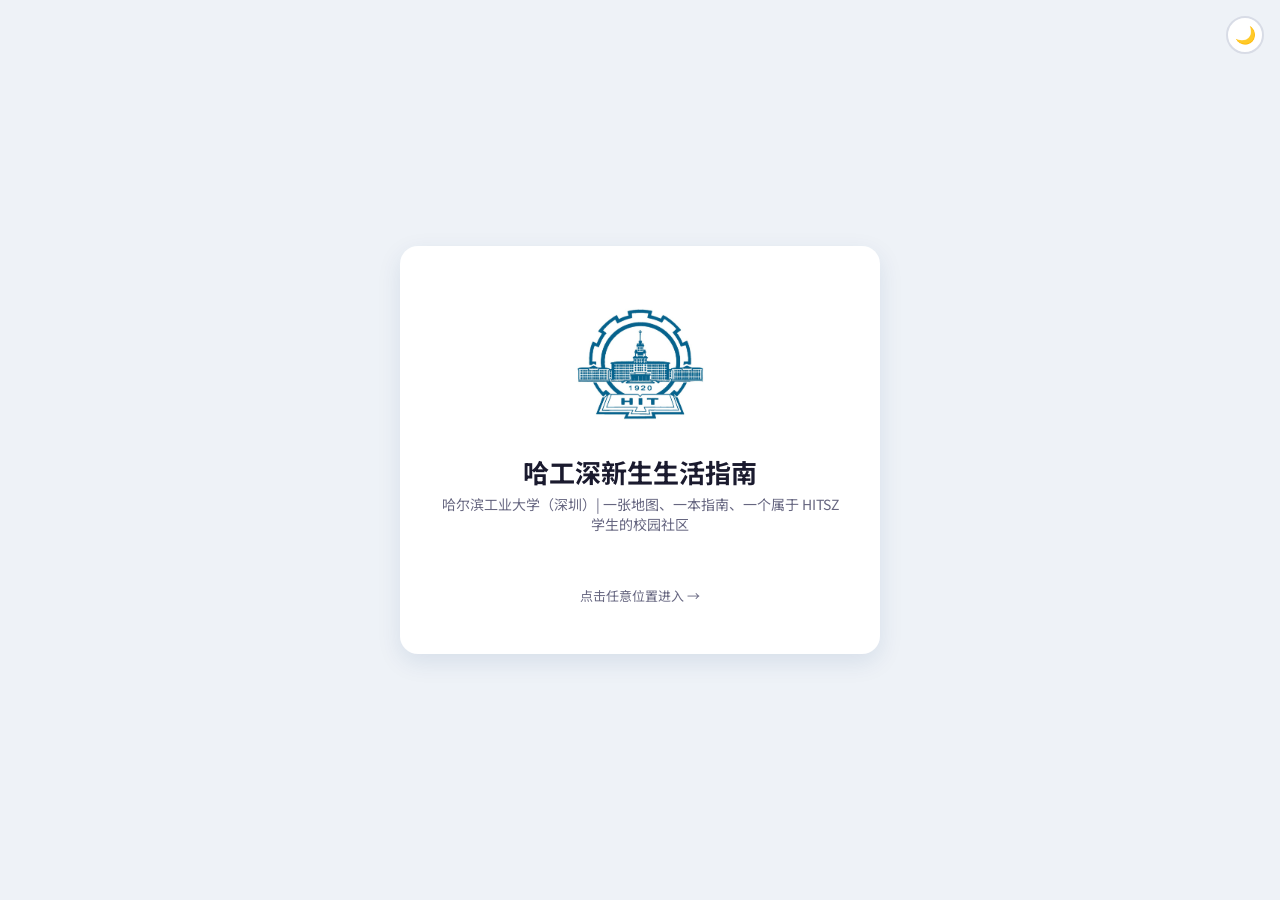
==== hitsz/index.html @ 3b9f2e2a "ADD HIT" ====
<!DOCTYPE html>
<html lang="zh-CN">
<head>
<meta charset="UTF-8">
<meta name="viewport" content="width=device-width, initial-scale=1.0">
<title>哈工深新生生活指南 - 哈尔滨工业大学（深圳）</title>
<link rel="icon" href="data:image/svg+xml,<svg xmlns='http://www.w3.org/2000/svg' viewBox='0 0 100 100'><text y='.9em' font-size='90'>🎓</text></svg>">
<script>
(function(){var t=localStorage.getItem('hitsz-theme');if(t)document.documentElement.setAttribute('data-theme',t);else if(window.matchMedia&&window.matchMedia('(prefers-color-scheme:dark)').matches)document.documentElement.setAttribute('data-theme','dark')})();
</script>
<style>
@import url('https://fonts.googleapis.com/css2?family=Noto+Sans+SC:wght@400;500;700&display=swap');

:root {
    /* 主色 | Primary — 哈工大深蓝 */
    --color-primary: #003D79;
    --color-primary-dark: #002A55;
    --color-primary-light: #E8F0F8;
    --color-primary-hover: #D4E5F2;

    /* 辅助红 | Accent — 哈工大红 */
    --color-accent: #C8102E;
    --color-accent-light: #FDE8EC;
    --color-accent-deep: #A00D24;

    /* 文字色 */
    --color-heading: #1a1a2e;
    --color-body: #333344;
    --color-muted: #666680;
    --color-light: #8888a0;
    --color-faint: #aaaabc;

    /* 背景色 */
    --color-bg: #ffffff;
    --color-bg-subtle: #EEF2F7;
    --color-bg-hover: #E4EBF4;

    /* 边框色 */
    --color-border: #d8dce6;
    --color-border-light: #f0f2f5;
    --color-border-hover: #b8c0d0;

    /* 阴影 */
    --shadow-xs: 0 1px 2px rgba(0,61,121,0.04);
    --shadow-sm: 0 1px 4px rgba(0,61,121,0.06);
    --shadow-md: 0 4px 12px rgba(0,61,121,0.08);
    --shadow-lg: 0 8px 24px rgba(0,61,121,0.10);

    /* 圆角 */
    --radius-sm: 6px;
    --radius-md: 10px;
    --radius-lg: 14px;
    --radius-xl: 18px;
    --radius-full: 999px;

    /* 过渡 */
    --ease-fast: 0.15s ease;
    --ease-base: 0.25s cubic-bezier(0.4, 0, 0.2, 1);
    --ease-smooth: 0.3s cubic-bezier(0.34, 1.56, 0.64, 1);
    --ease-out: 0.25s cubic-bezier(0.16, 1, 0.3, 1);

    /* 间距 */
    --space-xs: 4px;
    --space-sm: 10px;
    --space-md: 16px;
    --space-lg: 28px;
    --space-xl: 48px;
}

/* 深色模式 */
[data-theme="dark"] {
    --color-primary: #4A90D9;
    --color-primary-dark: #357ABD;
    --color-primary-light: #1A2A40;
    --color-primary-hover: #253550;
    --color-accent: #E85060;
    --color-accent-light: #3A1520;
    --color-accent-deep: #C03040;
    --color-heading: #e8eaf0;
    --color-body: #c8cad4;
    --color-muted: #9094a8;
    --color-light: #686c80;
    --color-faint: #505468;
    --color-bg: #161822;
    --color-bg-subtle: #1e2030;
    --color-bg-hover: #262838;
    --color-border: #2e3040;
    --color-border-light: #242634;
    --color-border-hover: #3e4058;
    --shadow-xs: 0 1px 2px rgba(0,0,0,0.2);
    --shadow-sm: 0 1px 4px rgba(0,0,0,0.25);
    --shadow-md: 0 4px 12px rgba(0,0,0,0.3);
    --shadow-lg: 0 8px 24px rgba(0,0,0,0.35);
}

* { margin: 0; padding: 0; box-sizing: border-box; }

body {
    font-family: 'Noto Sans SC', 'Microsoft YaHei', 'PingFang SC', sans-serif;
    background: var(--color-bg-subtle);
    min-height: 100vh;
    -webkit-font-smoothing: antialiased;
    -moz-osx-font-smoothing: grayscale;
    color: var(--color-body);
}

/* ========== 登录页 ========== */
.login-container {
    display: flex; justify-content: center; align-items: center;
    min-height: 100vh; padding: 24px;
}
.login-box {
    background: var(--color-bg); border-radius: var(--radius-xl);
    box-shadow: var(--shadow-lg); padding: 48px 40px;
    max-width: 480px; width: 100%;
}
.login-header { text-align: center; margin-bottom: var(--space-xl); }
.logo {
    width: 140px; height: auto; margin-bottom: var(--space-md);
    border-radius: var(--radius-md); object-fit: contain;
}
.login-header h1 { color: var(--color-heading); font-size: 26px; font-weight: 700; margin-bottom: var(--space-xs); }
.subtitle { color: var(--color-muted); font-size: 14px; }
.login-form h2 { color: var(--color-heading); font-size: 20px; margin-bottom: var(--space-lg); text-align: center; }
.school-option {
    border: 1.5px solid var(--color-border); border-radius: var(--radius-md);
    padding: 16px; cursor: pointer; transition: all var(--ease-base);
    display: flex; align-items: center; gap: 14px;
}
.school-option:hover { border-color: var(--color-primary); background: var(--color-primary-light); }
.school-option.selected { border-color: var(--color-primary); background: var(--color-primary-light); }
.school-option img { width: 52px; height: 52px; border-radius: var(--radius-sm); object-fit: cover; }
.school-info { flex: 1; }
.school-info h3 { color: var(--color-heading); font-size: 15px; font-weight: 600; margin-bottom: var(--space-xs); }
.school-info p { color: var(--color-light); font-size: 12px; }
.check-mark {
    width: 26px; height: 26px; border-radius: 50%; background: var(--color-primary);
    color: white; display: none; justify-content: center; align-items: center; font-size: 14px;
}
.school-option.selected .check-mark { display: flex; }
.login-btn {
    width: 100%; padding: 14px; background: var(--color-primary); color: white;
    border: none; border-radius: var(--radius-md); font-size: 16px; font-weight: 600;
    cursor: pointer; transition: all var(--ease-base);
}
.login-btn:hover { background: var(--color-primary-dark); transform: translateY(-1px); box-shadow: var(--shadow-md); }
.login-footer { text-align: center; margin-top: var(--space-lg); color: var(--color-light); font-size: 13px; }

/* ========== 主题切换 ========== */
.theme-fixed {
    position: fixed; top: 16px; right: 16px; z-index: 10001;
    width: 38px; height: 38px; border-radius: 50%; border: 2px solid var(--color-border);
    background: var(--color-bg); cursor: pointer; font-size: 17px;
    display: flex; align-items: center; justify-content: center; transition: all var(--ease-fast);
}
.theme-fixed:hover { border-color: var(--color-primary); background: var(--color-primary-light); }

/* ========== 页面通用 ========== */
.main-container { max-width: 1200px; margin: 0 auto; padding: 28px 24px 56px; }
.page-container { max-width: 1200px; margin: 0 auto; padding: 20px 20px 56px; }

.page-header, .main-header {
    background: var(--color-bg); padding: 20px 28px; border-radius: var(--radius-lg);
    border: 1px solid var(--color-border-light); margin-bottom: 20px;
}
.page-header h2 { font-size: 20px; font-weight: 600; color: var(--color-heading); letter-spacing: -0.01em; }
.page-header p { font-size: 13px; color: var(--color-muted); margin-top: 6px; }

.main-header { display: flex; justify-content: space-between; align-items: center; }
.header-left { display: flex; align-items: center; gap: 12px; }
.header-logo { height: 42px; width: auto; object-fit: contain; }
.header-title { display: flex; flex-direction: column; gap: 2px; }
.header-title .title-main {
    font-size: 15px; font-weight: 700; color: var(--color-heading); letter-spacing: 0.5px;
}
.header-title .title-sub {
    font-size: 11px; color: var(--color-muted); font-weight: 400;
}
.header-right { display: flex; gap: 10px; }

.btn-secondary {
    padding: 8px 18px; background: var(--color-bg-subtle); color: var(--color-body);
    border: 1px solid var(--color-border); border-radius: var(--radius-sm);
    cursor: pointer; font-size: 13px; transition: all var(--ease-base);
}
.btn-secondary:hover { background: var(--color-primary-hover); border-color: var(--color-primary); color: var(--color-primary); }

.btn-outline {
    background: none; border: 1.5px solid var(--color-accent); color: var(--color-accent);
    border-radius: var(--radius-full); padding: 6px 14px; font-size: 12px; font-weight: 500;
    cursor: pointer; transition: all var(--ease-fast);
}
.btn-outline:hover { background: var(--color-accent); color: #fff; }

.btn-primary-outline {
    background: none; border: 1.5px solid var(--color-primary); color: var(--color-primary);
    border-radius: var(--radius-full); padding: 6px 14px; font-size: 12px; font-weight: 500;
    cursor: pointer; transition: all var(--ease-fast);
}
.btn-primary-outline:hover { background: var(--color-primary); color: #fff; }

.btn-theme {
    background: none; border: 1.5px solid var(--color-border); color: var(--color-body);
    border-radius: var(--radius-full); padding: 6px 12px; font-size: 16px;
    cursor: pointer; transition: all var(--ease-fast); display: inline-flex; align-items: center; justify-content: center;
}
.btn-theme:hover { background: var(--color-bg-hover); border-color: var(--color-primary); }

/* ========== 功能卡片 ========== */
.main-content { display: grid; grid-template-columns: repeat(auto-fit, minmax(280px, 1fr)); gap: 18px; }
.card {
    background: var(--color-bg); border-radius: var(--radius-lg); padding: 28px 24px;
    box-shadow: var(--shadow-sm); cursor: pointer; transition: all var(--ease-out);
    border: 1px solid var(--color-border); position: relative; overflow: hidden;
}
.card::before {
    content: ''; position: absolute; top: 0; left: 0; right: 0; height: 3px;
    background: linear-gradient(90deg, var(--color-primary), var(--color-accent));
    opacity: 0; transition: opacity var(--ease-base);
}
.card:hover { transform: translateY(-4px); box-shadow: var(--shadow-md); border-color: var(--color-border-hover); }
.card:hover::before { opacity: 1; }
.card:active { transform: translateY(-1px); }
.card-icon {
    width: 52px; height: 52px; background: var(--color-primary-light); color: var(--color-primary);
    border-radius: var(--radius-md); display: flex; align-items: center; justify-content: center;
    font-size: 26px; margin-bottom: 18px; transition: transform var(--ease-smooth);
}
.card:hover .card-icon { transform: scale(1.08); }
.card h3 { color: var(--color-heading); font-size: 17px; font-weight: 600; margin-bottom: 8px; }
.card p { color: var(--color-muted); font-size: 13px; line-height: 1.7; }

/* ========== 子页面 ========== */
.page-content {
    background: var(--color-bg); padding: 28px; border-radius: var(--radius-lg);
    border: 1px solid var(--color-border-light);
}
.back-btn {
    display: inline-flex; align-items: center; gap: 6px; padding: 8px 18px;
    background: var(--color-bg-subtle); color: var(--color-body);
    border: 1px solid var(--color-border); border-radius: var(--radius-full);
    cursor: pointer; margin-bottom: 18px; font-size: 13px; font-weight: 500;
    transition: all var(--ease-base);
}
.back-btn:hover { background: var(--color-primary); color: #fff; border-color: var(--color-primary); }

/* ========== 动画 ========== */
.page-container, .main-container { animation: pageEnter 0.35s cubic-bezier(0.16, 1, 0.3, 1); }
@keyframes pageEnter { from { opacity: 0; transform: translateY(8px); } to { opacity: 1; transform: translateY(0); } }
.page-content { animation: contentEnter 0.4s cubic-bezier(0.16, 1, 0.3, 1) 0.08s both; }
@keyframes contentEnter { from { opacity: 0; transform: translateY(12px); } to { opacity: 1; transform: translateY(0); } }
@keyframes pulse { 0%, 100% { opacity: 0.6; } 50% { opacity: 1; } }

.reveal { opacity: 0; transform: translateY(16px); transition: opacity 0.4s ease, transform 0.4s ease; }
.reveal.reveal-visible { opacity: 1; transform: translateY(0); }
.reveal:nth-child(2) { transition-delay: 0.05s; }
.reveal:nth-child(3) { transition-delay: 0.10s; }
.reveal:nth-child(4) { transition-delay: 0.15s; }
.reveal:nth-child(5) { transition-delay: 0.20s; }
.reveal:nth-child(6) { transition-delay: 0.25s; }

/* ========== Toast ========== */
.toast-container {
    position: fixed; top: 20px; left: 50%; transform: translateX(-50%);
    z-index: 99999; display: flex; flex-direction: column; gap: 8px; pointer-events: none;
}
.toast {
    background: var(--color-bg); color: var(--color-body); padding: 12px 22px;
    border-radius: var(--radius-full); box-shadow: 0 4px 24px rgba(0,0,0,0.12);
    font-size: 13px; font-weight: 500; display: flex; align-items: center; gap: 8px;
    max-width: 400px; pointer-events: auto; animation: toastIn 0.3s ease;
    border: 1px solid var(--color-border-light); line-height: 1.5;
}
.toast.toast-success { border-left: 3px solid #07c160; }
.toast.toast-success .toast-icon { color: #07c160; }
.toast.toast-info { border-left: 3px solid var(--color-primary); }
.toast.toast-info .toast-icon { color: var(--color-primary); }
.toast.toastOut { animation: toastOut 0.25s ease forwards; }
@keyframes toastIn { from { opacity: 0; transform: translateY(-16px) scale(0.95); } to { opacity: 1; transform: translateY(0) scale(1); } }
@keyframes toastOut { to { opacity: 0; transform: translateY(-12px) scale(0.95); } }

/* ========== 地图页 ========== */
.search-wrapper { position: relative; margin-bottom: 16px; }
.search-input {
    width: 100%; padding: 12px 40px 12px 16px; border: 1.5px solid var(--color-border);
    border-radius: var(--radius-full); font-size: 14px; background: var(--color-bg);
    color: var(--color-body); outline: none; transition: all var(--ease-base);
}
.search-input:focus { border-color: var(--color-primary); box-shadow: 0 0 0 3px rgba(0,61,121,0.1); }
.search-dropdown {
    position: absolute; top: 100%; left: 0; right: 0; background: var(--color-bg);
    border: 1px solid var(--color-border); border-radius: var(--radius-md);
    max-height: 300px; overflow-y: auto; z-index: 100; display: none;
    box-shadow: var(--shadow-md); margin-top: 4px;
}
.search-dropdown.show { display: block; }
.search-item { display: flex; align-items: center; gap: 10px; padding: 10px 14px; cursor: pointer; transition: background 0.15s; }
.search-item:hover { background: var(--color-bg-subtle); }
.search-item.active { background: var(--color-primary-light); }
.search-item-icon { font-size: 16px; flex-shrink: 0; }
.search-item-title { font-size: 13px; font-weight: 500; color: var(--color-heading); }
.search-item-desc { font-size: 12px; color: var(--color-muted); margin-top: 2px; }
.search-no-result { text-align: center; padding: 32px 16px; }
.empty-icon { font-size: 36px; margin-bottom: 8px; }
.empty-title { font-size: 15px; font-weight: 600; color: var(--color-heading); margin-bottom: 4px; }
.empty-desc { font-size: 13px; color: var(--color-muted); }
.search-highlight { background: #FFE066; color: inherit; padding: 0 2px; border-radius: 2px; }

.map-toolbar { display: flex; flex-wrap: wrap; gap: 8px; margin-bottom: 16px; align-items: center; }
.toolbar-left { display: flex; flex-wrap: wrap; gap: 6px; flex: 1; }
.toolbar-right { display: flex; gap: 6px; align-items: center; }
.filter-btn {
    padding: 6px 14px; border: 1px solid var(--color-border); border-radius: var(--radius-full);
    background: var(--color-bg); color: var(--color-body); font-size: 12px; cursor: pointer;
    transition: all var(--ease-fast); white-space: nowrap;
}
.filter-btn:hover { border-color: var(--color-primary); color: var(--color-primary); }
.filter-btn.active { background: var(--color-primary); color: #fff; border-color: var(--color-primary); }
.zoom-btn {
    width: 34px; height: 34px; border: 1px solid var(--color-border); border-radius: var(--radius-sm);
    background: var(--color-bg); cursor: pointer; font-size: 16px; display: flex;
    align-items: center; justify-content: center; transition: all var(--ease-fast);
}
.zoom-btn:hover { border-color: var(--color-primary); color: var(--color-primary); }
.zoom-level { font-size: 12px; color: var(--color-muted); min-width: 42px; text-align: center; }
.toggle-markers-btn {
    padding: 6px 12px; border: 1px solid var(--color-border); border-radius: var(--radius-full);
    background: var(--color-bg); color: var(--color-body); font-size: 12px; cursor: pointer;
    transition: all var(--ease-fast);
}
.toggle-markers-btn:hover { border-color: var(--color-primary); color: var(--color-primary); }

.map-wrapper { border: 1px solid var(--color-border); border-radius: var(--radius-lg); overflow: hidden; margin-bottom: 20px; }
.map-viewport { overflow: hidden; cursor: grab; position: relative; background: #f5f5f5; }
.map-viewport:active { cursor: grabbing; }
.zoom-group { transform-origin: 0 0; position: relative; }
#mapImage { display: block; width: 100%; user-select: none; -webkit-user-drag: none; }
.markers-layer { position: absolute; top: 0; left: 0; width: 100%; height: 100%; pointer-events: none; }
.marker-dot {
    position: absolute; width: 14px; height: 14px; border-radius: 50%;
    background: var(--color-accent); border: 2px solid white; box-shadow: 0 2px 6px rgba(0,0,0,0.3);
    transform: translate(-50%, -50%); pointer-events: auto; cursor: pointer;
    transition: transform 0.2s; z-index: 10;
}
.marker-dot:hover { transform: translate(-50%, -50%) scale(1.4); }
.marker-label {
    position: absolute; background: var(--color-primary); color: white; padding: 2px 8px;
    border-radius: 4px; font-size: 11px; white-space: nowrap; pointer-events: none;
    transform: translate(-50%, -120%); opacity: 0; transition: opacity 0.2s;
}
.marker-dot:hover + .marker-label, .marker-dot.active + .marker-label { opacity: 1; }
.map-tip { text-align: center; font-size: 12px; color: var(--color-muted); padding: 8px; }

.section-title { font-size: 16px; font-weight: 600; color: var(--color-heading); margin: 20px 0 12px; padding-bottom: 8px; border-bottom: 2px solid var(--color-primary-light); }

.location-grid { display: grid; grid-template-columns: repeat(auto-fill, minmax(240px, 1fr)); gap: 10px; margin-bottom: 20px; }
.loc-card {
    background: var(--color-bg-subtle); border: 1px solid var(--color-border);
    border-radius: var(--radius-md); padding: 14px; cursor: pointer;
    transition: all var(--ease-out); position: relative;
}
.loc-card:hover { border-color: var(--color-primary); transform: translateY(-2px); box-shadow: var(--shadow-sm); }
.loc-card h5 { font-size: 14px; font-weight: 600; color: var(--color-heading); margin-bottom: 4px; }
.loc-card > p { font-size: 12px; color: var(--color-muted); margin-bottom: 6px; }
.loc-tag {
    display: inline-block; padding: 2px 8px; border-radius: var(--radius-full);
    font-size: 11px; font-weight: 500; margin-right: 6px;
}
.tag-gate { background: #E3F2FD; color: #1565C0; }
.tag-teaching { background: #E8F5E9; color: #2E7D32; }
.tag-library { background: #FFF3E0; color: #E65100; }
.tag-dorm { background: #FCE4EC; color: #C2185B; }
.tag-facility { background: #E0F2F1; color: #00695C; }
.tag-sports { background: #FFF8E1; color: #F57F17; }
.tag-life { background: #F3E5F5; color: #7B1FA2; }
.tag-canteen { background: #FBE9E7; color: #D84315; }
.tag-restaurant { background: #EFEBE9; color: #5D4037; }
.tag-other { background: #ECEFF1; color: #455A64; }
[data-theme="dark"] .tag-gate { background: #1A3050; color: #64B5F6; }
[data-theme="dark"] .tag-teaching { background: #1A3020; color: #81C784; }
[data-theme="dark"] .tag-library { background: #302010; color: #FFB74D; }
[data-theme="dark"] .tag-dorm { background: #301020; color: #F48FB1; }
[data-theme="dark"] .tag-facility { background: #102020; color: #4DB6AC; }
[data-theme="dark"] .tag-sports { background: #201A10; color: #FFD54F; }
[data-theme="dark"] .tag-life { background: #201030; color: #CE93D8; }
[data-theme="dark"] .tag-canteen { background: #201510; color: #FF8A65; }
[data-theme="dark"] .tag-restaurant { background: #1a1816; color: #BCAAA4; }
[data-theme="dark"] .tag-other { background: #1c1e24; color: #90A4AE; }
.loc-jump-hint { font-size: 11px; color: var(--color-accent); }
.loc-card.search-match { animation: searchPop 0.3s ease; box-shadow: 0 0 0 3px rgba(0,61,121,0.3); }
@keyframes searchPop { 0% { transform: scale(0.97); } 50% { transform: scale(1.02); } 100% { transform: scale(1); } }

.jump-indicator {
    position: fixed; bottom: 80px; left: 50%; transform: translateX(-50%);
    background: var(--color-primary); color: white; padding: 8px 20px;
    border-radius: var(--radius-full); font-size: 13px; z-index: 999;
    opacity: 0; transition: opacity 0.3s; pointer-events: none;
}
.jump-indicator.show { opacity: 1; }

/* ========== 设施/服务页 ========== */
.facility-section {
    background: var(--color-bg); border: 1px solid var(--color-border);
    border-radius: var(--radius-lg); overflow: hidden; margin-bottom: 14px;
    transition: all var(--ease-out);
}
.facility-section:hover { box-shadow: var(--shadow-sm); }
.facility-section-header {
    padding: 16px 20px; cursor: pointer; display: flex; align-items: center; gap: 12px;
    font-weight: 600; font-size: 15px; color: white; transition: opacity 0.2s;
}
.facility-section-header:hover { opacity: 0.9; }
.facility-section-icon { font-size: 22px; }
.facility-section-arrow { margin-left: auto; font-size: 14px; transition: transform 0.3s; }
.facility-section.open .facility-section-arrow { transform: rotate(180deg); }
.facility-section-body {
    padding: 0 20px; max-height: 0; overflow: hidden;
    transition: max-height 0.35s ease, padding 0.35s ease;
}
.facility-section.open .facility-section-body { max-height: 2000px; padding: 16px 20px 20px; }
.facility-section-body p { font-size: 13px; line-height: 1.8; color: var(--color-body); margin-bottom: 8px; }
.facility-section-body ul { padding-left: 20px; margin-bottom: 8px; }
.facility-section-body li { font-size: 13px; line-height: 1.8; color: var(--color-body); margin-bottom: 4px; }
.sec-canteen .facility-section-header { background: linear-gradient(135deg, #e84393, #fd79a8); }
.sec-restaurant .facility-section-header { background: linear-gradient(135deg, #d35400, #e67e22); }
.sec-property .facility-section-header { background: linear-gradient(135deg, #f39c12, #f1c40f); color: #333; }
.sec-cafe .facility-section-header { background: linear-gradient(135deg, #6d4c41, #8d6e63); }
.sec-store .facility-section-header { background: linear-gradient(135deg, #1abc9c, #16a085); }
.sec-service .facility-section-header { background: linear-gradient(135deg, #3498db, #2980b9); }
.sec-clinic .facility-section-header { background: linear-gradient(135deg, #27ae60, #2ecc71); }
.sec-sports .facility-section-header { background: linear-gradient(135deg, #e67e22, #f39c12); color: #333; }
.sec-study .facility-section-header { background: linear-gradient(135deg, var(--color-primary), #1565C0); }
.sec-bank .facility-section-header { background: linear-gradient(135deg, #2c3e50, #34495e); }
.sec-express .facility-section-header { background: linear-gradient(135deg, #8e44ad, #9b59b6); }

/* ========== 联系方式卡片 ========== */
.contact-card {
    background: var(--color-bg-subtle); padding: 18px; border-radius: var(--radius-md);
    border-left: 3px solid var(--color-primary); transition: all var(--ease-out); margin-bottom: 12px;
}
.contact-card:hover { background: var(--color-bg-hover); transform: translateX(4px); }
.contact-card h4 { color: var(--color-heading); font-size: 15px; font-weight: 600; margin-bottom: var(--space-xs); }
.contact-card > p { color: var(--color-light); font-size: 13px; margin-bottom: 10px; }
.contact-info { display: flex; flex-direction: column; gap: 6px; }
.contact-info p { color: var(--color-muted); font-size: 13px; line-height: 1.6; }

/* ========== 网站链接卡片 ========== */
.site-card {
    background: var(--color-bg); border: 1px solid var(--color-border);
    border-radius: var(--radius-md); padding: 18px; display: flex; align-items: center; gap: 14px;
    cursor: pointer; transition: all var(--ease-out); text-decoration: none; color: inherit;
}
.site-card:hover { border-color: var(--color-primary); transform: translateY(-2px); box-shadow: var(--shadow-sm); }
.site-card-icon {
    width: 44px; height: 44px; background: var(--color-primary-light); color: var(--color-primary);
    border-radius: var(--radius-md); display: flex; align-items: center; justify-content: center;
    font-size: 20px; flex-shrink: 0;
}
.site-card-body { flex: 1; }
.site-card-body h4 { font-size: 14px; font-weight: 600; color: var(--color-heading); margin-bottom: 2px; }
.site-card-body p { font-size: 12px; color: var(--color-muted); }
.site-card-arrow { color: var(--color-light); font-size: 16px; }

/* ========== FAQ ========== */
.faq-group { margin-bottom: 16px; border-radius: var(--radius-md); overflow: hidden; border: 1px solid var(--color-border); }
.faq-group summary {
    padding: 16px 20px; background: var(--color-bg); cursor: pointer;
    font-weight: 600; font-size: 14px; color: var(--color-heading);
    list-style: none; display: flex; align-items: center; gap: 10px;
    transition: background 0.2s;
}
.faq-group summary::-webkit-details-marker { display: none; }
.faq-group summary::before { content: 'Q'; background: var(--color-accent); color: white; width: 24px; height: 24px; border-radius: 50%; display: flex; align-items: center; justify-content: center; font-size: 12px; font-weight: 700; flex-shrink: 0; }
.faq-group summary:hover { background: var(--color-bg-subtle); }
.faq-group[open] summary { border-bottom: 1px solid var(--color-border); }
.faq-answer { padding: 16px 20px; background: var(--color-bg-subtle); font-size: 13px; line-height: 1.8; color: var(--color-body); }
.faq-match { animation: faqHighlight 1.2s ease; }
@keyframes faqHighlight { 0%, 50%, 100% { box-shadow: none; } 25%, 75% { box-shadow: 0 0 0 3px rgba(0,61,121,0.3); } }

.filter-bar { display: flex; flex-wrap: wrap; gap: 8px; margin-bottom: 20px; }

/* ========== 新生办事指南 ========== */
.guide-section {
    background: var(--color-bg); border: 1px solid var(--color-border);
    border-radius: var(--radius-lg); overflow: hidden; margin-bottom: 14px;
    transition: all var(--ease-out);
}
.guide-section:hover { box-shadow: var(--shadow-sm); }
.guide-section-header {
    padding: 18px 22px; cursor: pointer; display: flex; align-items: center; gap: 14px;
    background: linear-gradient(135deg, var(--color-primary-light), var(--color-bg));
}
.guide-section-icon { font-size: 28px; }
.guide-section-title { font-size: 16px; font-weight: 600; color: var(--color-heading); }
.guide-section-subtitle { font-size: 12px; color: var(--color-muted); margin-top: 2px; }
.guide-section-arrow { margin-left: auto; color: var(--color-light); font-size: 14px; transition: transform 0.3s; }
.guide-section.open .guide-section-arrow { transform: rotate(180deg); }
.guide-section-body {
    padding: 0 22px; max-height: 0; overflow: hidden;
    transition: max-height 0.4s ease, padding 0.4s ease;
}
.guide-section.open .guide-section-body { max-height: 3000px; padding: 18px 22px 22px; }
.guide-step {
    display: flex; gap: 14px; margin-bottom: 16px; padding-bottom: 16px;
    border-bottom: 1px dashed var(--color-border);
}
.guide-step:last-child { border-bottom: none; margin-bottom: 0; padding-bottom: 0; }
.step-num {
    width: 28px; height: 28px; background: var(--color-primary); color: white;
    border-radius: 50%; display: flex; align-items: center; justify-content: center;
    font-size: 13px; font-weight: 700; flex-shrink: 0;
}
.step-content h5 { font-size: 14px; font-weight: 600; color: var(--color-heading); margin-bottom: 4px; }
.step-content p { font-size: 13px; color: var(--color-muted); line-height: 1.7; }
.guide-tip {
    background: var(--color-accent-light); border-left: 3px solid var(--color-accent);
    padding: 12px 16px; border-radius: 0 var(--radius-sm) var(--radius-sm) 0;
    font-size: 13px; color: var(--color-accent-deep); margin-top: 12px;
}

/* ========== 课程表工具 ========== */
.schedule-container { max-width: 900px; margin: 0 auto; }
.schedule-tabs { display: flex; gap: 6px; margin-bottom: 16px; flex-wrap: wrap; }
.schedule-tab {
    padding: 8px 18px; border: 1px solid var(--color-border); border-radius: var(--radius-full);
    background: var(--color-bg); cursor: pointer; font-size: 13px; transition: all var(--ease-fast);
}
.schedule-tab:hover { border-color: var(--color-primary); }
.schedule-tab.active { background: var(--color-primary); color: #fff; border-color: var(--color-primary); }
.schedule-table { width: 100%; border-collapse: collapse; font-size: 13px; }
.schedule-table th, .schedule-table td {
    border: 1px solid var(--color-border); padding: 10px 8px; text-align: center;
}
.schedule-table th { background: var(--color-primary); color: white; font-weight: 600; }
.schedule-table td { background: var(--color-bg); color: var(--color-body); }
.schedule-table .time-col { background: var(--color-bg-subtle); font-weight: 500; color: var(--color-heading); width: 80px; }
.schedule-table .course-cell { min-height: 50px; vertical-align: top; }
.course-block {
    background: linear-gradient(135deg, var(--color-primary-light), #D4E5F2);
    border-radius: var(--radius-sm); padding: 6px 8px; margin: 2px;
    font-size: 12px; border-left: 3px solid var(--color-primary);
}
.course-block .course-name { font-weight: 600; color: var(--color-primary-dark); }
.course-block .course-room { color: var(--color-muted); font-size: 11px; margin-top: 2px; }
.schedule-upload-area {
    border: 2px dashed var(--color-border); border-radius: var(--radius-lg);
    padding: 40px; text-align: center; cursor: pointer; transition: all var(--ease-base);
    margin-bottom: 20px;
}
.schedule-upload-area:hover { border-color: var(--color-primary); background: var(--color-primary-light); }
.upload-icon { font-size: 48px; margin-bottom: 12px; }
.upload-text { font-size: 15px; color: var(--color-heading); font-weight: 500; }
.upload-hint { font-size: 12px; color: var(--color-muted); margin-top: 6px; }

/* ========== 经验社区 ========== */
.community-header { display: flex; justify-content: space-between; align-items: center; margin-bottom: 20px; }
.community-stats { display: flex; gap: 20px; }
.stat-item { text-align: center; }
.stat-num { font-size: 24px; font-weight: 700; color: var(--color-primary); }
.stat-label { font-size: 12px; color: var(--color-muted); }
.post-form {
    background: var(--color-bg); border: 1px solid var(--color-border);
    border-radius: var(--radius-lg); padding: 20px; margin-bottom: 20px;
}
.post-form textarea {
    width: 100%; min-height: 100px; padding: 12px; border: 1px solid var(--color-border);
    border-radius: var(--radius-md); font-size: 14px; font-family: inherit;
    resize: vertical; outline: none; background: var(--color-bg); color: var(--color-body);
}
.post-form textarea:focus { border-color: var(--color-primary); }
.post-tags { display: flex; gap: 8px; margin-top: 10px; flex-wrap: wrap; }
.post-tag {
    padding: 5px 12px; border: 1px solid var(--color-border); border-radius: var(--radius-full);
    font-size: 12px; cursor: pointer; transition: all var(--ease-fast); background: var(--color-bg);
}
.post-tag:hover, .post-tag.selected { border-color: var(--color-primary); color: var(--color-primary); background: var(--color-primary-light); }
.post-submit {
    margin-top: 12px; padding: 10px 28px; background: var(--color-primary); color: white;
    border: none; border-radius: var(--radius-md); font-size: 14px; font-weight: 600;
    cursor: pointer; transition: all var(--ease-base);
}
.post-submit:hover { background: var(--color-primary-dark); }
.posts-list { display: flex; flex-direction: column; gap: 14px; }
.post-card {
    background: var(--color-bg); border: 1px solid var(--color-border);
    border-radius: var(--radius-lg); padding: 20px; transition: all var(--ease-out);
}
.post-card:hover { box-shadow: var(--shadow-sm); }
.post-card-header { display: flex; align-items: center; gap: 12px; margin-bottom: 12px; }
.post-avatar {
    width: 40px; height: 40px; border-radius: 50%; background: linear-gradient(135deg, var(--color-primary), var(--color-accent));
    display: flex; align-items: center; justify-content: center; color: white; font-weight: 700; font-size: 15px;
}
.post-author { font-size: 14px; font-weight: 600; color: var(--color-heading); }
.post-time { font-size: 12px; color: var(--color-light); }
.post-content { font-size: 14px; line-height: 1.8; color: var(--color-body); margin-bottom: 12px; }
.post-actions { display: flex; gap: 16px; }
.post-action {
    display: flex; align-items: center; gap: 5px; padding: 5px 12px;
    border: 1px solid var(--color-border); border-radius: var(--radius-full);
    background: var(--color-bg-subtle); cursor: pointer; font-size: 12px;
    color: var(--color-muted); transition: all var(--ease-fast);
}
.post-action:hover { border-color: var(--color-primary); color: var(--color-primary); }
.post-action.liked { border-color: var(--color-accent); color: var(--color-accent); background: var(--color-accent-light); }
.post-tag-badge {
    display: inline-block; padding: 2px 8px; background: var(--color-primary-light);
    color: var(--color-primary); border-radius: var(--radius-full); font-size: 11px; margin-right: 6px;
}

/* ========== 底部导航（移动端） ========== */
.bottom-nav {
    display: none; position: fixed; bottom: 0; left: 0; right: 0;
    background: var(--color-bg); border-top: 1px solid var(--color-border);
    padding: 8px 0 env(safe-area-inset-bottom, 8px); z-index: 1000;
    box-shadow: 0 -2px 10px rgba(0,0,0,0.06);
}
.bottom-nav-inner { display: flex; justify-content: space-around; align-items: center; max-width: 500px; margin: 0 auto; }
.nav-item {
    display: flex; flex-direction: column; align-items: center; gap: 2px;
    padding: 6px 12px; border: none; background: none; cursor: pointer;
    font-size: 10px; color: var(--color-muted); transition: color 0.2s; border-radius: var(--radius-sm);
}
.nav-item.nav-active { color: var(--color-primary); }
.nav-icon { font-size: 20px; }

@media (max-width: 768px) {
    .btn-theme { display: none !important; }
    .bottom-nav { display: block !important; }
    main { padding-bottom: 70px; }
    .location-grid { grid-template-columns: 1fr; }
    .main-content { grid-template-columns: 1fr; }
    .map-toolbar { flex-direction: column; align-items: stretch; }
    .toolbar-left, .toolbar-right { justify-content: center; }
    .schedule-table { font-size: 11px; }
    .schedule-table th, .schedule-table td { padding: 6px 4px; }
}

/* ========== 打印隐藏 ========== */
@media print { .bottom-nav, .theme-fixed, .back-btn { display: none !important; } }

/* ========== 涟漪效果 ========== */
.ripple {
    position: absolute; border-radius: 50%; background: rgba(0,61,121,0.15);
    transform: scale(0); animation: rippleAnim 0.5s linear;
    pointer-events: none;
}
@keyframes rippleAnim { to { transform: scale(4); opacity: 0; } }

/* ========== 关于弹窗 ========== */
.modal-overlay {
    position: fixed; inset: 0; background: rgba(0,0,0,0.5); z-index: 10000;
    display: flex; align-items: center; justify-content: center; opacity: 0;
    pointer-events: none; transition: opacity 0.25s;
}
.modal-overlay.show { opacity: 1; pointer-events: auto; }
.modal {
    background: var(--color-bg); border-radius: var(--radius-xl); padding: 32px;
    max-width: 440px; width: 90%; box-shadow: var(--shadow-lg); transform: scale(0.95);
    transition: transform 0.25s;
}
.modal-overlay.show .modal { transform: scale(1); }
.modal-close {
    float: right; border: none; background: none; font-size: 20px; cursor: pointer;
    color: var(--color-muted); line-height: 1;
}
.modal-close:hover { color: var(--color-heading); }
.modal h3 { font-size: 18px; margin-bottom: 16px; color: var(--color-heading); }
.modal p { font-size: 14px; line-height: 1.8; color: var(--color-body); margin-bottom: 16px; }
.modal a { color: var(--color-primary); text-decoration: none; }
.modal a:hover { text-decoration: underline; }

/* ========== Hero Banner ========== */
.hero-banner {
    background: linear-gradient(135deg, var(--color-primary) 0%, #1565C0 50%, var(--color-accent) 100%);
    border-radius: var(--radius-lg); padding: 36px 28px; margin-bottom: 24px;
    color: white; text-align: center; position: relative; overflow: hidden;
}
.hero-banner::before {
    content: ''; position: absolute; top: -50%; right: -20%;
    width: 300px; height: 300px; background: rgba(255,255,255,0.08);
    border-radius: 50%;
}
.hero-banner::after {
    content: ''; position: absolute; bottom: -30%; left: -10%;
    width: 200px; height: 200px; background: rgba(255,255,255,0.05);
    border-radius: 50%;
}
.hero-banner h1 { font-size: 26px; font-weight: 700; margin-bottom: 8px; position: relative; }
.hero-banner p { font-size: 14px; opacity: 0.9; position: relative; }
.hero-slogan { font-size: 13px; opacity: 0.8; margin-top: 12px; font-style: italic; position: relative; }

/* ========== 快捷入口 ========== */
.quick-entry { display: flex; gap: 10px; margin-bottom: 24px; flex-wrap: wrap; }
.quick-btn {
    display: flex; align-items: center; gap: 8px; padding: 10px 18px;
    background: var(--color-bg); border: 1px solid var(--color-border);
    border-radius: var(--radius-full); cursor: pointer; font-size: 13px;
    color: var(--color-body); transition: all var(--ease-fast); flex-shrink: 0;
}
.quick-btn:hover { border-color: var(--color-primary); color: var(--color-primary); background: var(--color-primary-light); }
.quick-btn span:first-child { font-size: 16px; }
</style>
</head>
<body>

<!-- 主题切换按钮 -->
<button class="theme-fixed" id="themeToggle" title="切换主题">🌙</button>

<!-- ==================== 登录页 ==================== -->
<div class="login-container" id="loginPage" onclick="enterCampus()" style="cursor:pointer;">
    <div class="login-box" style="cursor:pointer;">
        <div class="login-header">
            <img src="hitsz-logo.png" alt="哈工深校徽" class="logo">
            <h1>哈工深新生生活指南</h1>
            <p class="subtitle">哈尔滨工业大学（深圳）| 一张地图、一本指南、一个属于 HITSZ 学生的校园社区</p>
        </div>
        <div style="text-align:center;margin-top:32px;animation:pulse 2s infinite;">
            <span style="font-size:13px;color:var(--color-muted);">点击任意位置进入 →</span>
        </div>
    </div>
</div>

<!-- ==================== 主应用 ==================== -->
<div id="app" style="display:none;">
<!-- 顶部导航 -->
<div class="main-container" id="homePage">
    <div class="main-header">
        <div class="header-left">
            <img src="hitsz-logo.png" alt="哈工深校徽" class="header-logo">
            <div class="header-title">
                <span class="title-main">哈工大（深圳）</span>
                <span class="title-sub">HITSZ 新生生活指南</span>
            </div>
        </div>
        <div class="header-right">
            <button class="btn-outline" onclick="showPage('about')">关于</button>
            <button class="btn-theme" onclick="toggleTheme()">☀️</button>
        </div>
    </div>

    <!-- Hero Banner -->
    <div class="hero-banner reveal">
        <h1>👋 欢迎来到哈工大（深圳）！</h1>
        <p>这里是你的新生一站式校园生活指南，助你快速适应大学生活</p>
        <p class="hero-slogan">「规格严格，功夫到家」— 让我们一起开启精彩的大学旅程</p>
    </div>

    <!-- 快捷入口 -->
    <div class="quick-entry reveal">
        <button class="quick-btn" onclick="showPage('map')"><span>🗺️</span> 校园地图</button>
        <button class="quick-btn" onclick="showPage('guide')"><span>📋</span> 新生办事</button>
        <button class="quick-btn" onclick="showPage('food')"><span>🍜</span> 美食推荐</button>
        <button class="quick-btn" onclick="showPage('faq')"><span>❓</span> 常见问题</button>
        <button class="quick-btn" onclick="showPage('community')"><span>💬</span> 经验社区</button>
    </div>

    <!-- 功能卡片区 -->
    <div class="main-content">
        <div class="card reveal" onclick="showPage('map')">
            <div class="card-icon">🗺️</div>
            <h3>校园地图与导航</h3>
            <p>查看校园布局，快速找到教学楼、图书馆、宿舍、食堂等位置，支持搜索和分类筛选</p>
        </div>
        <div class="card reveal" onclick="showPage('facilities')">
            <div class="card-icon">🏢</div>
            <h3>常用设施及服务</h3>
            <p>食堂、图书馆、体育馆、校医院、快递点等设施介绍和开放时间</p>
        </div>
        <div class="card reveal" onclick="showPage('guide')">
            <div class="card-icon">📋</div>
            <h3>新生办事指南</h3>
            <p>报到注册、校园卡、网络、快递等业务办理流程，一步到位不迷路</p>
        </div>
        <div class="card reveal" onclick="showPage('schedule')">
            <div class="card-icon">📅</div>
            <h3>课程表工具</h3>
            <p>上传或导入课表，快捷查看上课时间与地点，再也不怕走错教室</p>
        </div>
        <div class="card reveal" onclick="showPage('food')">
            <div class="card-icon">🍜</div>
            <h3>校园美食地图</h3>
            <p>食堂窗口推荐、周边餐厅测评、外卖攻略，吃在哈工深</p>
        </div>
        <div class="card reveal" onclick="showPage('community')">
            <div class="card-icon">💬</div>
            <h3>经验分享社区</h3>
            <p>学长学姐分享校园生活经验，收藏点赞好内容，共建校园知识库</p>
        </div>
        <div class="card reveal" onclick="showPage('contacts')">
            <div class="card-icon">📞</div>
            <h3>常用联系方式</h3>
            <p>教务处、后勤部、安保处、各学院办公室等重要部门联系方式</p>
        </div>
        <div class="card reveal" onclick="showPage('websites')">
            <div class="card-icon">🌐</div>
            <h3>常用网站</h3>
            <p>学校官网、教务系统、图书馆资源、选课系统等常用网站直达链接</p>
        </div>
        <div class="card reveal" onclick="showPage('faq')">
            <div class="card-icon">❓</div>
            <h3>常见问题 FAQ</h3>
            <p>新生入学高频问题解答，涵盖学习、生活、交通等方方面面</p>
        </div>
    </div>
</div>

<!-- ==================== 校园地图页 ==================== -->
<div class="page-container" id="mapPage" style="display:none;">
<div class="page-header">
    <button class="back-btn" onclick="goBack()">← 返回首页</button>
    <h2>🗺️ 校园地图</h2>
    <p>哈尔滨工业大学（深圳）校园示意图 · 点击地图标记或下方卡片查看地点详情</p>
</div>
<div class="jump-indicator" id="jumpIndicator">📍 正在定位...</div>
<div class="page-content">
    <div class="search-wrapper" id="searchWrapper">
        <input class="search-input" id="mapSearchInput" placeholder="搜索地点名称或关键词，如：图书馆、荔园..." type="text"/>
        <div class="search-dropdown" id="mapSearchDropdown"></div>
    </div>
    <div class="map-toolbar">
        <div class="toolbar-left">
            <button class="filter-btn active" onclick="setMapFilter('all',this)">全部</button>
            <button class="filter-btn" onclick="setMapFilter('gate',this)">🚪 校门</button>
            <button class="filter-btn" onclick="setMapFilter('teaching',this)">🏫 教学楼</button>
            <button class="filter-btn" onclick="setMapFilter('library',this)">📖 图书馆</button>
            <button class="filter-btn" onclick="setMapFilter('dorm',this)">🏠 宿舍</button>
            <button class="filter-btn" onclick="setMapFilter('facility',this)">🏢 设施</button>
            <button class="filter-btn" onclick="setMapFilter('sports',this)">⚽ 体育</button>
            <button class="filter-btn" onclick="setMapFilter('life',this)">🛒 生活</button>
            <button class="filter-btn" onclick="setMapFilter('canteen',this)">🍚 食堂</button>
        </div>
        <div class="toolbar-right">
            <button class="zoom-btn" style="width:auto;height:34px;padding:0 14px;font-size:13px;" onclick="setMapFilter('all', document.querySelector('.map-toolbar .filter-btn'))" title="显示全部地点">↺ 显示全部</button>
        </div>
    </div>
    <div class="map-wrapper">
        <div class="map-viewport" id="mapViewport">
            <div class="zoom-group" id="zoomGroup">
                <div id="mapCanvas" style="width:100%;height:520px;border-radius:8px;overflow:hidden;background:#eef5ec;position:relative;">
                    <div id="amapContainer" style="position:absolute;inset:0;display:none;"></div>
                    <div id="mapSvgFallback" style="position:absolute;inset:0;">
                    <svg viewBox="0 0 800 560" style="width:100%;height:100%;display:block;" font-family="'Noto Sans SC',sans-serif" id="campusSvg">
                        <!-- 背景 -->
                        <rect x="0" y="0" width="800" height="560" fill="#eef5ec"/>
                        <!-- 校区边界 -->
                        <rect x="24" y="24" width="752" height="512" rx="18" fill="#f4f9f1" stroke="#cfe0c8" stroke-width="2"/>
                        <!-- 湖 -->
                        <ellipse cx="690" cy="205" rx="52" ry="34" fill="#bfe0f5"/>
                        <text x="690" y="209" text-anchor="middle" font-size="11" fill="#3a7ca5">景观湖</text>
                        <!-- 道路 -->
                        <rect x="40" y="262" width="720" height="22" fill="#dfe4ea"/>
                        <rect x="392" y="40" width="22" height="480" fill="#dfe4ea"/>
                        <text x="400" y="250" text-anchor="middle" font-size="10" fill="#9aa3ad">大学城主干道</text>

                        <!-- 教学楼 -->
                        <g class="map-marker" data-type="teaching" onclick="showLocDetail(this,'教学楼 A 栋','主要上课教室，含多媒体阶梯教室')" style="cursor:pointer">
                            <rect x="120" y="120" width="110" height="70" rx="8" fill="#4A90D9"/>
                            <text x="175" y="155" text-anchor="middle" dominant-baseline="central" font-size="13" fill="#fff">教学楼A</text>
                        </g>
                        <g class="map-marker" data-type="teaching" onclick="showLocDetail(this,'教学楼 B 栋','实验楼与研究生实验室')" style="cursor:pointer">
                            <rect x="250" y="120" width="110" height="70" rx="8" fill="#4A90D9"/>
                            <text x="305" y="155" text-anchor="middle" dominant-baseline="central" font-size="13" fill="#fff">教学楼B</text>
                        </g>
                        <!-- 图书馆 -->
                        <g class="map-marker" data-type="library" onclick="showLocDetail(this,'图书馆','自习、借阅、数据库检索，开放 07:00-23:00')" style="cursor:pointer">
                            <rect x="420" y="110" width="130" height="82" rx="8" fill="#7E57C2"/>
                            <text x="485" y="151" text-anchor="middle" dominant-baseline="central" font-size="13" fill="#fff">图书馆</text>
                        </g>
                        <!-- 行政楼 -->
                        <g class="map-marker" data-type="facility" onclick="showLocDetail(this,'行政办公楼','教务、学工、办公场所')" style="cursor:pointer">
                            <rect x="580" y="130" width="120" height="70" rx="8" fill="#26A69A"/>
                            <text x="640" y="165" text-anchor="middle" dominant-baseline="central" font-size="13" fill="#fff">行政楼</text>
                        </g>

                        <!-- 食堂 -->
                        <g class="map-marker" data-type="canteen" onclick="showLocDetail(this,'荔园食堂','一层快餐、二层风味档口')" style="cursor:pointer">
                            <rect x="100" y="302" width="120" height="46" rx="8" fill="#EF5350"/>
                            <text x="160" y="325" text-anchor="middle" dominant-baseline="central" font-size="12" fill="#fff">荔园食堂</text>
                        </g>
                        <g class="map-marker" data-type="canteen" onclick="showLocDetail(this,'沁园食堂','自选菜、清真窗口、夜宵')" style="cursor:pointer">
                            <rect x="240" y="302" width="120" height="46" rx="8" fill="#EF5350"/>
                            <text x="300" y="325" text-anchor="middle" dominant-baseline="central" font-size="12" fill="#fff">沁园食堂</text>
                        </g>

                        <!-- 宿舍 -->
                        <g class="map-marker" data-type="dorm" onclick="showLocDetail(this,'荔园宿舍','本科生宿舍区，近荔园食堂')" style="cursor:pointer">
                            <rect x="100" y="360" width="120" height="74" rx="8" fill="#FF9800"/>
                            <text x="160" y="397" text-anchor="middle" dominant-baseline="central" font-size="13" fill="#fff">荔园宿舍</text>
                        </g>
                        <g class="map-marker" data-type="dorm" onclick="showLocDetail(this,'沁园宿舍','研究生宿舍区')" style="cursor:pointer">
                            <rect x="240" y="360" width="120" height="74" rx="8" fill="#FF9800"/>
                            <text x="300" y="397" text-anchor="middle" dominant-baseline="central" font-size="13" fill="#fff">沁园宿舍</text>
                        </g>

                        <!-- 校医院 -->
                        <g class="map-marker" data-type="facility" onclick="showLocDetail(this,'校医院','基础医疗、体检、医保报销')" style="cursor:pointer">
                            <rect x="400" y="352" width="120" height="64" rx="8" fill="#EC407A"/>
                            <text x="460" y="384" text-anchor="middle" dominant-baseline="central" font-size="13" fill="#fff">校医院</text>
                        </g>
                        <!-- 快递点 -->
                        <g class="map-marker" data-type="life" onclick="showLocDetail(this,'快递驿站','菜鸟驿站，收发快递')" style="cursor:pointer">
                            <rect x="400" y="436" width="110" height="56" rx="8" fill="#8D6E63"/>
                            <text x="455" y="464" text-anchor="middle" dominant-baseline="central" font-size="12" fill="#fff">快递驿站</text>
                        </g>
                        <!-- 超市 -->
                        <g class="map-marker" data-type="life" onclick="showLocDetail(this,'校园超市','日用品、零食、文具')" style="cursor:pointer">
                            <rect x="250" y="446" width="110" height="50" rx="8" fill="#8D6E63"/>
                            <text x="305" y="471" text-anchor="middle" dominant-baseline="central" font-size="12" fill="#fff">校园超市</text>
                        </g>

                        <!-- 体育 -->
                        <g class="map-marker" data-type="sports" onclick="showLocDetail(this,'体育馆','篮球、羽毛球、健身中心')" style="cursor:pointer">
                            <rect x="560" y="332" width="120" height="78" rx="8" fill="#66BB6A"/>
                            <text x="620" y="371" text-anchor="middle" dominant-baseline="central" font-size="13" fill="#fff">体育馆</text>
                        </g>
                        <g class="map-marker" data-type="sports" onclick="showLocDetail(this,'田径场','标准操场、跑道、足球场')" style="cursor:pointer">
                            <rect x="560" y="430" width="150" height="70" rx="35" fill="#43A047"/>
                            <text x="635" y="465" text-anchor="middle" dominant-baseline="central" font-size="13" fill="#fff">田径场</text>
                        </g>

                        <!-- 校门 -->
                        <g class="map-marker" data-type="gate" onclick="showLocDetail(this,'南门（主入口）','校园南侧主入口，靠近西丽湖路，距地铁最近')" style="cursor:pointer">
                            <circle cx="400" cy="510" r="14" fill="#37474F"/>
                            <text x="400" y="514" text-anchor="middle" dominant-baseline="central" font-size="11" fill="#fff">南</text>
                            <text x="400" y="536" text-anchor="middle" font-size="11" fill="#37474F">南门</text>
                        </g>
                        <g class="map-marker" data-type="gate" onclick="showLocDetail(this,'东门','校园东侧出入口')" style="cursor:pointer">
                            <circle cx="748" cy="273" r="14" fill="#37474F"/>
                            <text x="748" y="277" text-anchor="middle" dominant-baseline="central" font-size="11" fill="#fff">东</text>
                            <text x="748" y="298" text-anchor="middle" font-size="11" fill="#37474F">东门</text>
                        </g>
                        <g class="map-marker" data-type="gate" onclick="showLocDetail(this,'西门','校园西侧出入口，近宿舍区')" style="cursor:pointer">
                            <circle cx="40" cy="273" r="14" fill="#37474F"/>
                            <text x="40" y="277" text-anchor="middle" dominant-baseline="central" font-size="11" fill="#fff">西</text>
                            <text x="40" y="298" text-anchor="middle" font-size="11" fill="#37474F">西门</text>
                        </g>
                    </svg>
                    </div>
                </div>
                <div class="markers-layer" id="markersLayer"></div>
            </div>
        </div>
        <p class="map-tip">💡 提示：配置了高德 Key 后显示真实地图（可缩放拖拽），点击标记点查看详情；上方按钮按类别筛选，下方卡片支持搜索</p>
    </div>

    <!-- 🚪 校门 -->
    <h3 class="section-title">🚪 校门</h3>
    <div class="location-grid" id="loc-gate">
        <div class="loc-card gate" data-type="gate" onclick="showLocDetail(this,'南门（主入口）','校园南侧主入口，靠近西丽湖路，距离地铁站最近')">
            <h5>南门（主入口）</h5>
            <p>校园南侧主入口，靠近西丽湖路</p>
            <span class="loc-tag tag-gate">校门</span>
            <span class="loc-jump-hint">👆 点击查看</span>
        </div>
        <div class="loc-card gate" data-type="gate" onclick="showLocDetail(this,'北门','校园北侧入口，靠近平山一路')">
            <h5>北门</h5>
            <p>校园北侧入口，靠近平山一路</p>
            <span class="loc-tag tag-gate">校门</span>
            <span class="loc-jump-hint">👆 点击查看</span>
        </div>
        <div class="loc-card gate" data-type="gate" onclick="showLocDetail(this,'东门','校园东侧入口，靠近哈工大路')">
            <h5>东门</h5>
            <p>校园东侧入口，靠近哈工大路</p>
            <span class="loc-tag tag-gate">校门</span>
            <span class="loc-jump-hint">👆 点击查看</span>
        </div>
    </div>

    <!-- 🏫 教学楼 -->
    <h3 class="section-title">🏫 教学楼</h3>
    <div class="location-grid" id="loc-teaching">
        <div class="loc-card teaching" data-type="teaching" onclick="showLocDetail(this,'信息楼','主要教学楼宇之一，计算机、电子等相关学院办公和教学区域')">
            <h5>信息楼</h5>
            <p>计算机、电子等相关学院主要教学区</p>
            <span class="loc-tag tag-teaching">教学楼</span>
            <span class="loc-jump-hint">👆 点击查看</span>
        </div>
        <div class="loc-card teaching" data-type="teaching" onclick="showLocDetail(this,'机械楼','机电工程与自动化学院主要教学区')">
            <h5>机械楼</h5>
            <p>机电工程与自动化学院主要教学区</p>
            <span class="loc-tag tag-teaching">教学楼</span>
            <span class="loc-jump-hint">👆 点击查看</span>
        </div>
        <div class="loc-card teaching" data-type="teaching" onclick="showLocDetail(this,'土木楼','土木与环境工程学院主要教学区')">
            <h5>土木楼</h5>
            <p>土木与环境工程学院主要教学区</p>
            <span class="loc-tag tag-teaching">教学楼</span>
            <span class="loc-jump-hint">👆 点击查看</span>
        </div>
        <div class="loc-card teaching" data-type="teaching" onclick="showLocDetail(this,'经管楼','经济管理学院主要教学区')">
            <h5>经管楼</h5>
            <p>经济管理学院主要教学区</p>
            <span class="loc-tag tag-teaching">教学楼</span>
            <span class="loc-jump-hint">👆 点击查看</span>
        </div>
        <div class="loc-card teaching" data-type="teaching" onclick="showLocDetail(this,'理学院楼','理学部主要教学区，数学、物理、化学相关课程')">
            <h5>理学院楼</h5>
            <p>理学部主要教学区</p>
            <span class="loc-tag tag-teaching">教学楼</span>
            <span class="loc-jump-hint">👆 点击查看</span>
        </div>
        <div class="loc-card teaching" data-type="teaching" onclick="showLocDetail(this,'人文楼','人文与社会科学学院/马克思主义学院')">
            <h5>人文楼</h5>
            <p>人文与社会科学学院教学区</p>
            <span class="loc-tag tag-teaching">教学楼</span>
            <span class="loc-jump-hint">👆 点击查看</span>
        </div>
    </div>

    <!-- 📖 图书馆 -->
    <h3 class="section-title">📖 图书馆</h3>
    <div class="location-grid" id="loc-library">
        <div class="loc-card library" data-type="library" onclick="showLocDetail(this,'哈工大（深圳）图书馆','校园核心建筑之一，馆藏丰富，自习环境优良，开放时间：7:00-23:00')">
            <h5>哈工大（深圳）图书馆</h5>
            <p>校园核心建筑，馆藏丰富，自习环境优良</p>
            <span class="loc-tag tag-library">图书馆</span>
            <span class="loc-jump-hint">👆 点击查看</span>
        </div>
    </div>

    <!-- 🏠 宿舍区 -->
    <h3 class="section-title">🏠 宿舍区</h3>
    <div class="location-grid" id="loc-dorm">
        <div class="loc-card dorm" data-type="dorm" onclick="showLocDetail(this,'荔园1栋','本科生宿舍，4人间，独立卫浴，空调全覆盖')">
            <h5>荔园1栋</h5>
            <p>本科生宿舍，4人间，独立卫浴</p>
            <span class="loc-tag tag-dorm">宿舍</span>
            <span class="loc-jump-hint">👆 点击查看</span>
        </div>
        <div class="loc-card dorm" data-type="dorm" onclick="showLocDetail(this,'荔园2栋','本科生宿舍，4人间，独立卫浴')">
            <h5>荔园2栋</h5>
            <p>本科生宿舍，4人间，独立卫浴</p>
            <span class="loc-tag tag-dorm">宿舍</span>
            <span class="loc-jump-hint">👆 点击查看</span>
        </div>
        <div class="loc-card dorm" data-type="dorm" onclick="showLocDetail(this,'荔园3栋','本科生宿舍，4人间，独立卫浴')">
            <h5>荔园3栋</h5>
            <p>本科生宿舍，4人间，独立卫浴</p>
            <span class="loc-tag tag-dorm">宿舍</span>
            <span class="loc-jump-hint">👆 点击查看</span>
        </div>
        <div class="loc-card dorm" data-type="dorm" onclick="showLocDetail(this,'荔园4栋','研究生宿舍，2人间或单间')">
            <h5>荔园4栋</h5>
            <p>研究生宿舍</p>
            <span class="loc-tag tag-dorm">宿舍</span>
            <span class="loc-jump-hint">👆 点击查看</span>
        </div>
        <div class="loc-card dorm" data-type="dorm" onclick="showLocDetail(this,'沁园宿舍区','部分研究生和博士生宿舍区')">
            <h5>沁园宿舍区</h5>
            <p>研究生/博士生宿舍区</p>
            <span class="loc-tag tag-dorm">宿舍</span>
            <span class="loc-jump-hint">👆 点击查看</span>
        </div>
    </div>

    <!-- 🍚 食堂 -->
    <h3 class="section-title">🍚 食堂</h3>
    <div class="location-grid" id="loc-canteen">
        <div class="loc-card canteen" data-type="canteen" onclick="showLocDetail(this,'荔园食堂','主食堂，菜品丰富，价格实惠，支持校园卡支付')">
            <h5>荔园食堂</h5>
            <p>主食堂，菜品丰富，价格实惠</p>
            <span class="loc-tag tag-canteen">食堂</span>
            <span class="loc-jump-hint">👆 点击查看</span>
        </div>
        <div class="loc-card canteen" data-type="canteen" onclick="showLocDetail(this,'沁园食堂','第二食堂，有特色风味窗口')">
            <h5>沁园食堂</h5>
            <p>第二食堂，特色风味窗口</p>
            <span class="loc-tag tag-canteen">食堂</span>
            <span class="loc-jump-hint">👆 点击查看</span>
        </div>
        <div class="loc-card canteen" data-type="canteen" onclick="showLocDetail(this,'教工食堂','面向教职工，学生也可就餐')">
            <h5>教工食堂</h5>
            <p>教职工食堂，学生也可就餐</p>
            <span class="loc-tag tag-canteen">食堂</span>
            <span class="loc-jump-hint">👆 点击查看</span>
        </div>
    </div>

    <!-- ⚽ 体育设施 -->
    <h3 class="section-title">⚽ 体育设施</h3>
    <div class="location-grid" id="loc-sports">
        <div class="loc-card sports" data-type="sports" onclick="showLocDetail(this,'体育馆','室内篮球场、羽毛球馆、健身房等')">
            <h5>体育馆</h5>
            <p>室内篮球场、羽毛球馆、健身房</p>
            <span class="loc-tag tag-sports">体育</span>
            <span class="loc-jump-hint">👆 点击查看</span>
        </div>
        <div class="loc-card sports" data-type="sports" onclick="showLocDetail(this,'操场','标准400米跑道、足球场')">
            <h5>操场</h5>
            <p>标准400米跑道、足球场</p>
            <span class="loc-tag tag-sports">体育</span>
            <span class="loc-jump-hint">👆 点击查看</span>
        </div>
        <div class="loc-card sports" data-type="sports" onclick="showLocDetail(this,'游泳馆','室内恒温游泳池')">
            <h5>游泳馆</h5>
            <p>室内恒温游泳池</p>
            <span class="loc-tag tag-sports">体育</span>
            <span class="loc-jump-hint">👆 点击查看</span>
        </div>
        <div class="loc-card sports" data-type="sports" onclick="showLocDetail(this,'网球场','室外网球场地')">
            <h5>网球场</h5>
            <p>室外网球场地</p>
            <span class="loc-tag tag-sports">体育</span>
            <span class="loc-jump-hint">👆 点击查看</span>
        </div>
    </div>

    <!-- 🏢 其他设施 -->
    <h3 class="section-title">🏢 其他设施</h3>
    <div class="location-grid" id="loc-other">
        <div class="loc-card facility" data-type="facility" onclick="showLocDetail(this,'校医院','基础医疗服务，就诊时间：8:00-17:30')">
            <h5>校医院</h5>
            <p>基础医疗服务</p>
            <span class="loc-tag tag-facility">设施</span>
            <span class="loc-jump-hint">👆 点击查看</span>
        </div>
        <div class="loc-card life" data-type="life" onclick="showLocDetail(this,'快递服务中心','各大快递代收点，取件码自提')">
            <h5>快递服务中心</h5>
            <p>各大快递代收点</p>
            <span class="loc-tag tag-life">生活</span>
            <span class="loc-jump-hint">👆 点击查看</span>
        </div>
        <div class="loc-card facility" data-type="facility" onclick="showLocDetail(this,'行政办公楼','学校行政部门办公所在地')">
            <h5>行政办公楼</h5>
            <p>学校行政部门办公所在地</p>
            <span class="loc-tag tag-facility">设施</span>
            <span class="loc-jump-hint">👆 点击查看</span>
        </div>
        <div class="loc-card other" data-type="other" onclick="showLocDetail(this,'实验楼','各类实验室和科研平台')">
            <h5>实验楼</h5>
            <p>各类实验室和科研平台</p>
            <span class="loc-tag tag-other">其他</span>
            <span class="loc-jump-hint">👆 点击查看</span>
        </div>
    </div>
</div>
</div>

<!-- ==================== 设施服务页 ==================== -->
<div class="page-container" id="facilitiesPage" style="display:none;">
<div class="page-header">
    <button class="back-btn" onclick="goBack()">← 返回首页</button>
    <h2>🏢 常用设施及服务</h2>
    <p>校园内各类设施的详细介绍和使用指南</p>
</div>
<div class="page-content">

<div class="facility-section sec-canteen" onclick="toggleFacility(this)">
    <div class="facility-section-header">
        <span class="facility-section-icon">🍚</span>
        <span>荔园食堂</span>
        <span class="facility-section-arrow">▼</span>
    </div>
    <div class="facility-section-body">
        <p><strong>位置：</strong>荔园宿舍区内</p>
        <p><strong>营业时间：</strong></p>
        <ul>
            <li>早餐：07:00 - 09:00</li>
            <li>午餐：11:00 - 13:30</li>
            <li>晚餐：17:00 - 19:30</li>
            <li>夜宵（部分窗口）：19:30 - 21:30</li>
        </ul>
        <p><strong>特色窗口：</strong></p>
        <ul>
            <li>🍜 面食档口 — 手擀面、刀削面、重庆小面</li>
            <li>🍛 自选菜 — 荤素搭配，称重计费</li>
            <li>🍗 炸鸡汉堡 — 西式快餐</li>
            <li>🥗 轻食沙拉 — 健康低脂选择</li>
            <li>🍲 煲仔饭 — 广式煲仔饭，人气很高</li>
            <li>🍜 兰州拉面 — 正宗西北风味</li>
        </ul>
        <p><strong>支付方式：</strong>校园卡 / 微信 / 支付宝</p>
        <p><strong>人均消费：</strong>约 15-25 元</p>
    </div>
</div>

<div class="facility-section sec-canteen" onclick="toggleFacility(this)">
    <div class="facility-section-header">
        <span class="facility-section-icon">🍴</span>
        <span>沁园食堂</span>
        <span class="facility-section-arrow">▼</span>
    </div>
    <div class="facility-section-body">
        <p><strong>位置：</strong>沁园宿舍区附近</p>
        <p><strong>营业时间：</strong>与荔园食堂基本一致</p>
        <p><strong>特色：</strong>以地方风味为主，有麻辣香锅、铁板烧、石锅拌饭等特色档口</p>
        <p><strong>人均消费：</strong>约 15-25 元</p>
    </div>
</div>

<div class="facility-section sec-study" onclick="toggleFacility(this)">
    <div class="facility-section-header">
        <span class="facility-section-icon">📖</span>
        <span>图书馆</span>
        <span class="facility-section-arrow">▼</span>
    </div>
    <div class="facility-section-body">
        <p><strong>开放时间：</strong></p>
        <ul>
            <li>周一至周五：07:00 - 23:00</li>
            <li>周末及节假日：08:00 - 22:00</li>
            <li>期末考试周期间可能延长至 24:00</li>
        </ul>
        <p><strong>楼层分布：</strong></p>
        <ul>
            <li>1F：总服务台、期刊阅览室、自助借还机</li>
            <li>2F：社科图书、小组研讨室</li>
            <li>3F：理工科图书、电子阅览室</li>
            <li>4F：外文图书、参考工具书</li>
            <li>5F：自习室（安静区）、研修间</li>
        </ul>
        <p><strong>借阅规则：</strong>本科生可借 30 册，期限 60 天；研究生可借 50 册，期限 90 天</p>
        <p><strong>预约：</strong>可通过微信公众号「哈工大深圳图书馆」预约座位和研修间</p>
    </div>
</div>

<div class="facility-section sec-sports" onclick="toggleFacility(this)">
    <div class="facility-section-header">
        <span class="facility-section-icon">⚽</span>
        <span>体育馆 & 体育设施</span>
        <span class="facility-section-arrow">▼</span>
    </div>
    <div class="facility-section-body">
        <p><strong>体育馆：</strong></p>
        <ul>
            <li>🏀 室内篮球场（可预约）</li>
            <li>🏸 羽毛球馆（多个场地）</li>
            <li>🏋️ 健身房（跑步机、器械区）</li>
            <li>🎾 乒乓球室</li>
        </ul>
        <p><strong>室外场地：</strong></p>
        <ul>
            <li>⚽ 标准足球场 + 400m 跑道</li>
            <li>🎾 网球场（多片场地）</li>
            <li>🏀 室外篮球场</li>
            <li>🏊 游泳馆（室内恒温）</li>
        </ul>
        <p><strong>预约方式：</strong>通过「哈工大深圳体育」公众号或现场预约</p>
        <p><strong>收费：</strong>部分项目免费，部分需少量费用（如游泳馆约 15 元/次）</p>
    </div>
</div>

<div class="facility-section sec-clinic" onclick="toggleFacility(this)">
    <div class="facility-section-header">
        <span class="facility-section-icon">🏥</span>
        <span>校医院</span>
        <span class="facility-section-arrow">▼</span>
    </div>
    <div class="facility-section-body">
        <p><strong>就诊时间：</strong>周一至周五 08:00 - 12:00, 14:00 - 17:30</p>
        <p><strong>服务项目：</strong></p>
        <ul>
            <li>常见病诊疗（感冒、发烧、外伤处理等）</li>
            <li>输液、打针</li>
            <li>常规体检</li>
            <li>医保报销（需携带医保卡）</li>
        </ul>
        <p><strong>急诊：</strong>如遇紧急情况请直接拨打 120 或前往附近医院（如南山区人民医院）</p>
        <p><strong>联系电话：</strong>0755-260XXXXX（具体号码请查询校内通讯录）</p>
    </div>
</div>

<div class="facility-section sec-store" onclick="toggleFacility(this)">
    <div class="facility-section-header">
        <span class="facility-section-icon">🛒</span>
        <span>超市 & 便利店</span>
        <span class="facility-section-arrow">▼</span>
    </div>
    <div class="facility-section-body">
        <p><strong>荔园超市：</strong>位于荔园宿舍区，日用品、零食饮料、文具等一应俱全</p>
        <p><strong>天虹微喔便利店：</strong>校园内有多家，营业时间长（部分 24 小时）</p>
        <p><strong>打印店：</strong>荔园宿舍区和教学楼附近均有，支持打印复印装订</p>
        <p><strong>水果店：</strong>新鲜水果、切果盒等</p>
    </div>
</div>

<div class="facility-section sec-express" onclick="toggleFacility(this)">
    <div class="facility-section-header">
        <span class="facility-section-icon">📦</span>
        <span>快递服务中心</span>
        <span class="facility-section-arrow">▼</span>
    </div>
    <div class="facility-section-body">
        <p><strong>位置：</strong>荔园宿舍区附近（近南门方向）</p>
        <p><strong>支持的快递：</strong>顺丰、京东、中通、圆通、韵达、申通、极兔、邮政 EMS 等</p>
        <p><strong>取件方式：</strong>凭取件码到对应货架自取，高流量时段建议错峰</p>
        <p><strong>营业时间：</strong>09:00 - 21:00</p>
        <p><strong>寄件：</strong>可现场寄件，也可在各快递小程序下单后送到驿站</p>
        <p><strong>💡 小贴士：</strong>开学季快递量巨大，建议提前规划收货时间</p>
    </div>
</div>

<div class="facility-section sec-service" onclick="toggleFacility(this)">
    <div class="facility-section-header">
        <span class="facility-section-icon">🏦</span>
        <span>银行 & ATM</span>
        <span class="facility-section-arrow">▼</span>
    </div>
    <div class="facility-section-body">
        <p><strong>中国银行 ATM：</strong>食堂附近 / 行政楼大厅</p>
        <p><strong>工商银行 ATM：</strong>荔园宿舍区</p>
        <p><strong>建设银行网点：</strong>大学城内有分行，步行可达</p>
        <p><strong>💡 建议：</strong>深圳地区中国银行合作较多（校园卡关联等），建议办理一张中行卡</p>
    </div>
</div>

<div class="facility-section sec-cafe" onclick="toggleFacility(this)">
    <div class="facility-section-header">
        <span class="facility-section-icon">☕</span>
        <span>咖啡厅 & 学习空间</span>
        <span class="facility-section-arrow">▼</span>
    </div>
    <div class="facility-section-body">
        <p><strong>瑞幸咖啡：</strong>校园内或附近有门店，适合课间提神</p>
        <p><strong>图书馆咖啡角：</strong>图书馆内设有饮品区</p>
        <p><strong>学习讨论区：</strong>图书馆设有小组研讨室，需提前预约</p>
    </div>
</div>

</div>
</div>

<!-- ==================== 新生办事指南页 ==================== -->
<div class="page-container" id="guidePage" style="display:none;">
<div class="page-header">
    <button class="back-btn" onclick="goBack()">← 返回首页</button>
    <h2>📋 新生办事指南</h2>
    <p>报到注册、校园卡、网络、住宿等业务办理全流程</p>
</div>
<div class="page-content">

<div class="guide-section" onclick="toggleGuide(this)">
    <div class="guide-section-header">
        <span class="guide-section-icon">📝</span>
        <div>
            <div class="guide-section-title">报到注册流程</div>
            <div class="guide-section-subtitle">新生入学第一步，按流程完成报到</div>
        </div>
        <span class="guide-section-arrow">▼</span>
    </div>
    <div class="guide-section-body">
        <div class="guide-step">
            <div class="step-num">1</div>
            <div class="step-content">
                <h5>到达校区</h5>
                <p>抵达哈工大（深圳）大学城校区，建议从<strong>南门</strong>进入（最近地铁）。学校在迎新期间通常会在各校门设置迎新点和志愿者引导。</p>
            </div>
        </div>
        <div class="guide-step">
            <div class="step-num">2</div>
            <div class="step-content">
                <h5>前往报到点</h5>
                <p>根据学院通知找到对应的报到点（通常在体育馆或指定区域）。携带<strong>录取通知书、身份证、户口本复印件</strong>等材料。</p>
            </div>
        </div>
        <div class="guide-step">
            <div class="step-num">3</div>
            <div class="step-content">
                <h5>核验身份并领取材料</h5>
                <p>工作人员核验身份后，领取：<strong>校园卡、宿舍钥匙/门禁卡、新生手册、军训服装</strong>等物品。</p>
            </div>
        </div>
        <div class="guide-step">
            <div class="step-num">4</div>
            <div class="step-content">
                <h5>办理入住</h5>
                <p>凭领取的材料前往对应宿舍楼办理入住手续。宿舍通常为 4 人间，配备空调、独立卫浴。</p>
            </div>
        </div>
        <div class="guide-step">
            <div class="step-num">5</div>
            <div class="step-content">
                <h5>完成线上确认</h5>
                <p>登录学校迎新系统/教务系统完成网上报到确认，激活学籍信息。</p>
            </div>
        </div>
        <div class="guide-tip">💡 提前关注「哈工大深圳」官方公众号，获取最新报到通知和指引</div>
    </div>
</div>

<div class="guide-section" onclick="toggleGuide(this)">
    <div class="guide-section-header">
        <span class="guide-section-icon">💳</span>
        <div>
            <div class="guide-section-title">校园卡办理与使用</div>
            <div class="guide-section-subtitle">吃饭、洗澡、门禁、借书全靠它</div>
        </div>
        <span class="guide-section-arrow">▼</span>
    </div>
    <div class="guide-section-body">
        <div class="guide-step">
            <div class="step-num">1</div>
            <div class="step-content">
                <h5>领取校园卡</h5>
                <p>报到时统一发放。校园卡集成了<strong>身份识别、消费支付、门禁通行、图书借阅</strong>等功能。</p>
            </div>
        </div>
        <div class="guide-step">
            <div class="step-num">2</div>
            <div class="step-content">
                <h5>充值方式</h5>
                <p>• 食堂/宿舍圈存机充值（现金或银行卡）<br>• 微信/支付宝绑定充值<br>• 学校官方 APP 在线充值</p>
            </div>
        </div>
        <div class="guide-step">
            <div class="step-num">3</div>
            <div class="step-content">
                <h5>挂失与补办</h5>
                <p>丢失后立即通过以下方式挂失：<br>• 校园卡自助终端机挂失<br>• 到<strong>信息化服务中心</strong>补办新卡（需带身份证，工本费约 20 元）<br>• 部分情况也可通过微信公众号挂失</p>
            </div>
        </div>
        <div class="guide-tip">⚠️ 校园卡很重要！建议到手后立即在背面写上姓名和联系方式</div>
    </div>
</div>

<div class="guide-section" onclick="toggleGuide(this)">
    <div class="guide-section-header">
        <span class="guide-section-icon">📶</span>
        <div>
            <div class="guide-section-title">校园网络开通</div>
            <div class="guide-section-subtitle">上网、选课、查资料必备</div>
        </div>
        <span class="guide-section-arrow">▼</span>
    </div>
    <div class="guide-section-body">
        <div class="guide-step">
            <div class="step-num">1</div>
            <div class="step-content">
                <h5>连接 WiFi</h5>
                <p>在校园范围内搜索 WiFi 信号 <strong>HITSZ</strong> 或 <strong>哈工大-深圳</strong>，使用学号和初始密码登录。</p>
            </div>
        </div>
        <div class="guide-step">
            <div class="step-num">2</div>
            <div class="step-content">
                <h5>修改密码</h5>
                <p>首次登录后务必修改初始密码。密码同时用于<strong>教务系统、选课系统、邮箱</strong>等多个平台。</p>
            </div>
        </div>
        <div class="guide-step">
            <div class="step-num">3</div>
            <div class="step-content">
                <h5>网络认证</h5>
                <p>部分区域需要通过网页认证（类似运营商的登录页面），输入学号密码即可。</p>
            </div>
        </div>
        <div class="guide-step">
            <div class="step-num">4</div>
            <div class="step-content">
                <h5>遇到问题？</h5>
                <p>联系<strong>信息化服务中心</strong>或拨打网络报修电话。也可以到图书馆一楼的服务台咨询。</p>
            </div>
        </div>
        <div class="guide-tip">📱 建议下载学校官方 APP，可以一键联网、缴费、查课表</div>
    </div>
</div>

<div class="guide-section" onclick="toggleGuide(this)">
    <div class="guide-section-header">
        <span class="guide-section-icon">📦</span>
        <div>
            <div class="guide-section-title">快递收发指南</div>
            <div class="guide-section-subtitle">网购、寄送行李必看</div>
        </div>
        <span class="guide-section-arrow">▼</span>
    </div>
    <div class="guide-section-body">
        <div class="guide-step">
            <div class="step-num">1</div>
            <div class="step-content">
                <h5>收货地址</h5>
                <p><strong>广东省深圳市南山区西丽街道平山一路XX号 哈尔滨工业大学（深圳）荔园X栋</strong><br>（填写你所在的宿舍楼号即可，快递员会放到驿站）</p>
            </div>
        </div>
        <div class="guide-step">
            <div class="step-num">2</div>
            <div class="step-content">
                <h5>取件流程</h5>
                <p>• 收到短信/APP推送取件码<br>• 凭取件码到<strong>快递服务中心</strong>对应货架找包裹<br>• 出示取件码给工作人员扫描出库</p>
            </div>
        </div>
        <div class="guide-step">
            <div class="step-num">3</div>
            <div class="step-content">
                <h5>寄件方式</h5>
                <p>• 直接去快递驿站寄件<br>• 各快递微信小程序/APP上门取件（填驿站地址）</p>
            </div>
        </div>
        <div class="guide-tip">🎒 开学前可以先把冬天的衣服和厚被子寄过来，开学当天就不用扛着大包小包了</div>
    </div>
</div>

<div class="guide-section" onclick="toggleGuide(this)">
    <div class="guide-section-header">
        <span class="guide-section-icon">🪪</span>
        <div>
            <div class="guide-section-title">证件办理</div>
            <div class="guide-section-subtitle">身份证、银行卡、社保等</div>
        </div>
        <span class="guide-section-arrow">▼</span>
    </div>
    <div class="guide-section-body">
        <p><strong>🆔 身份证：</strong></p>
        <ul>
            <li>如需在深圳补办/换领：南山区公安局出入境管理大队或就近派出所</li>
            <li>异地补办已普及，可在深圳直接办理</li>
        </ul>
        <p><strong>🏦 银行卡：</strong></p>
        <ul>
            <li>建议办理一张本地银行卡（推荐中国银行，与学校合作紧密）</li>
            <li>用于奖学金发放、校园卡充值、实习工资等</li>
            <li>开户需携带身份证、录取通知书</li>
        </ul>
        <p><strong>🏥 医保/社保：</strong></p>
        <ul>
            <li>学校会统一组织大学生医保参保</li>
            <li>参保后在校医院看病可享受报销优惠</li>
            <li>具体政策以当年通知为准</li>
        </ul>
    </div>
</div>

<div class="guide-section" onclick="toggleGuide(this)">
    <div class="guide-section-header">
        <span class="guide-section-icon">🚌</span>
        <div>
            <div class="guide-section-title">交通出行指南</div>
            <div class="guide-section-subtitle">地铁、公交、出行攻略</div>
        </div>
        <span class="guide-section-arrow">▼</span>
    </div>
    <div class="guide-section-body">
        <p><strong>🚇 地铁出行：</strong></p>
        <ul>
            <li><strong>西丽站</strong>（5号线 / 7号线换乘）— 距离南门约 800 米</li>
            <li><strong>大学城站</strong>（5号线）— 距离较近，步行约 10 分钟</li>
            <li>从机场：乘坐 11 号线转 5/7 号线到西丽站，约 50 分钟</li>
            <li>从深圳北站：乘坐 5 号线直达西丽站，约 15 分钟</li>
        </ul>
        <p><strong>🚌 公交线路：</strong></p>
        <ul>
            <li>「哈工大（深圳）」站：MXXX、BXXX 等（具体线路以实际为准）</li>
            <li>「深职院」站：多条线路经过</li>
        </ul>
        <p><strong>🚗 共享出行：</strong></p>
        <ul>
            <li>校园内和周边有共享单车停放点</li>
            <li>滴滴打车定位「哈工大深圳南门」最方便</li>
        </ul>
        <div class="guide-tip">🗺️ 推荐下载「深圳通」APP 或使用微信/支付宝乘车码，坐地铁公交都很方便</div>
    </div>
</div>

</div>
</div>

<!-- ==================== 课程表工具页 ==================== -->
<div class="page-container" id="schedulePage" style="display:none;">
<div class="page-header">
    <button class="back-btn" onclick="goBack()">← 返回首页</button>
    <h2>📅 课程表工具</h2>
    <p>查看示例课表或上传自己的课表</p>
</div>
<div class="page-content schedule-container">

<div class="schedule-tabs">
    <button class="schedule-tab active" onclick="switchScheduleTab('example',this)">示例课表</button>
    <button class="schedule-tab" onclick="switchScheduleTab('upload',this)">上传课表</button>
</div>

<div id="tab-example">
<p style="text-align:center;color:var(--color-muted);margin-bottom:16px;font-size:13px;">以下为示例课表，展示大一典型一周课程安排</p>
<table class="schedule-table">
    <thead>
        <tr>
            <th class="time-col">时间</th>
            <th>周一</th>
            <th>周二</th>
            <th>周三</th>
            <th>周四</th>
            <th>周五</th>
        </tr>
    </thead>
    <tbody>
        <tr>
            <td class="time-col">第1-2节<br><small>08:00-09:40</small></td>
            <td class="course-cell"><div class="course-block"><div class="course-name">高等数学(一)</div><div class="course-room">信息楼 A301</div></div></td>
            <td class="course-cell"></td>
            <td class="course-cell"><div class="course-block"><div class="course-name">高等数学(一)</div><div class="course-room">信息楼 A301</div></div></td>
            <td class="course-cell"></td>
            <td class="course-cell"><div class="course-block"><div class="course-name">线性代数</div><div class="course-room">理学院楼 205</div></div></td>
        </tr>
        <tr>
            <td class="time-col">第3-4节<br><small>10:00-11:40</small></td>
            <td class="course-cell"></td>
            <td class="course-cell"><div class="course-block"><div class="course-name">程序设计基础</div><div class="course-room">信息楼 B202</div></div></td>
            <td class="course-cell"></td>
            <td class="course-cell"><div class="course-block"><div class="course-name">程序设计基础</div><div class="course-room">信息楼 B202</div></div></td>
            <td class="course-cell"></td>
        </tr>
        <tr>
            <td class="time-col">第5-6节<br><small>14:00-15:40</small></td>
            <td class="course-cell"><div class="course-block"><div class="course-name">大学英语(一)</div><div class="course-room">人文楼 103</div></div></td>
            <td class="course-cell"><div class="course-block"><div class="course-name">大学物理</div><div class="course-room">理学院楼 301</div></div></td>
            <td class="course-cell"><div class="course-block"><div class="course-name">大学英语(一)</div><div class="course-room">人文楼 103</div></div></td>
            <td class="course-cell"><div class="course-block"><div class="course-name">大学物理</div><div class="course-room">理学院楼 301</div></div></td>
            <td class="course-cell"><div class="course-block"><div class="course-name">思想道德与法治</div><div class="course-room">人文楼 201</div></div></td>
        </tr>
        <tr>
            <td class="time-col">第7-8节<br><small>16:00-17:40</small></td>
            <td class="course-cell"></td>
            <td class="course-cell"></td>
            <td class="course-cell"><div class="course-block"><div class="course-name">体育（篮球）</div><div class="course-room">体育馆</div></div></td>
            <td class="course-cell"></td>
            <td class="course-cell"></td>
        </tr>
        <tr>
            <td class="time-col">第9-10节<br><small>19:00-20:40</small></td>
            <td class="course-cell"><div class="course-block" style="border-left-color:var(--color-accent);background:linear-gradient(135deg,#FDE8EC,#fff);"><div class="course-name" style="color:var(--color-accent-deep);">形势与政策</div><div class="course-room">报告厅</div></div></td>
            <td class="course-cell"></td>
            <td class="course-cell"></td>
            <td class="course-cell"></td>
            <td class="course-cell"></td>
        </tr>
    </tbody>
</table>
<div style="margin-top:16px;padding:14px;background:var(--color-bg-subtle);border-radius:var(--radius-md);font-size:13px;color:var(--color-muted);line-height:1.8;">
    <strong>📌 说明：</strong>以上为计算机类专业大一上学期示例课表，实际课程安排以个人教务系统为准。<br>
    <strong>💡 提示：</strong>点击「上传课表」可以导入你的个人课表图片或截图。
</div>
</div>

<div id="tab-upload" style="display:none;">
<div class="schedule-upload-area" onclick="document.getElementById('scheduleFileInput').click()">
    <div class="upload-icon">📁</div>
    <div class="upload-text">点击或拖拽上传课表文件</div>
    <div class="upload-hint">支持 JPG、PNG、PDF 格式 · 或直接在此输入课程信息</div>
</div>
<input type="file" id="scheduleFileInput" accept="image/*,.pdf" style="display:none;" onchange="handleScheduleUpload(event)">
<div id="schedulePreview" style="display:none;margin-top:20px;text-align:center;">
    <img id="schedulePreviewImg" style="max-width:100%;border-radius:var(--radius-md);border:1px solid var(--color-border);">
    <p style="margin-top:10px;font-size:13px;color:var(--color-muted);">课表预览</p>
</div>
</div>

</div>
</div>

<!-- ==================== 美食地图页 ==================== -->
<div class="page-container" id="foodPage" style="display:none;">
<div class="page-header">
    <button class="back-btn" onclick="goBack()">← 返回首页</button>
    <h2>🍜 校园美食地图</h2>
    <p>食堂推荐、周边美食、外卖攻略</p>
</div>
<div class="page-content">

<h3 class="section-title">🍚 校园食堂推荐</h3>

<div class="facility-section sec-canteen" onclick="toggleFacility(this)">
    <div class="facility-section-header">
        <span class="facility-section-icon">⭐</span>
        <span>荔园食堂 — 必吃榜单 TOP 5</span>
        <span class="facility-section-arrow">▼</span>
    </div>
    <div class="facility-section-body">
        <p><strong>🥇 第1名：煲仔饭</strong> ⭐⭐⭐⭐⭐</p>
        <p>广式腊味煲仔饭是荔园食堂的人气王，米饭粒粒分明，锅巴酥脆，腊味十足。人均 18 元。建议避开高峰期（12:00-12:30）。</p>
        <p><strong>🥈 第2名：兰州拉面</strong> ⭐⭐⭐⭐</p>
        <p>牛肉拉面汤头浓郁，面条劲道，加个蛋更满足。人均 16 元。早餐也有牛肉面哦！</p>
        <p><strong>🥉 第3名：自选菜</strong> ⭐⭐⭐⭐</p>
        <p>荤素自由搭配，称重计费，选择困难症的福音。推荐：糖醋里脊、麻婆豆腐、清炒时蔬。人均 15-20 元。</p>
        <p><strong>第4名：麻辣香锅</strong> ⭐⭐⭐⭐</p>
        <p>食材新鲜可选，辣度可调。冬天来一碗特别暖和。人均 20-25 元。</p>
        <p><strong>第5名：手擀面档口</strong> ⭐⭐⭐⭐</p>
        <p>现擀现煮，劲道爽滑。炸酱面、西红柿鸡蛋面都是经典。人均 14 元。</p>
    </div>
</div>

<div class="facility-section sec-restaurant" onclick="toggleFacility(this)">
    <div class="facility-section-header">
        <span class="facility-section-icon">🍽️</span>
        <span>沁园食堂特色</span>
        <span class="facility-section-arrow">▼</span>
    </div>
    <div class="facility-section-body">
        <p><strong>🔥 铁板烧系列：</strong>铁板牛肉、铁板鱿鱼，滋滋作响超下饭</p>
        <p><strong>🍳 石锅拌饭：</strong>韩式风味，配料丰富，底部还有锅巴</p>
        <p><strong>🥘 麻辣烫/冒菜：</strong>食材自选，口味正宗</p>
        <p><strong>🍕 意面披萨：</strong>西式简餐，偶尔换换口味</p>
    </div>
</div>

<h3 class="section-title">🏙️ 周边美食推荐</h3>

<div class="facility-section sec-restaurant" onclick="toggleFacility(this)">
    <div class="facility-section-header">
        <span class="facility-section-icon">🛵</span>
        <span>大学城周边美食</span>
        <span class="facility-section-arrow">▼</span>
    </div>
    <div class="facility-section-body">
        <p><strong>🍜 大学城美食街：</strong>步行 10-15 分钟即达，汇集各地小吃</p>
        <ul>
            <li>重庆小面、螺蛳粉、过桥米线</li>
            <li>烧烤摊、奶茶店、甜品站</li>
            <li>价格亲民，人均 15-30 元</li>
        </ul>
        <p><strong>🍔 西丽天虹 / 宝能环球汇：</strong>稍远一点但选择更多</p>
        <ul>
            <li>连锁餐饮：麦当劳、肯德基、星巴克、喜茶</li>
            <li>火锅：海底捞、凑凑、九毛九</li>
            <li>日料、韩料、东南亚菜等</li>
        </ul>
        <p><strong>🛵 外卖推荐：</strong></p>
        <ul>
            <li>美团/饿了么搜索「哈工大深圳」，配送很快</li>
            <li>很多商家对高校有专属优惠</li>
            <li>推荐关注校园外卖群，经常有拼单优惠</li>
        </ul>
    </div>
</div>

<h3 class="section-title">☕ 下午茶 & 夜宵</h3>

<div class="facility-section sec-cafe" onclick="toggleFacility(this)">
    <div class="facility-section-header">
        <span class="facility-section-icon">🧋</span>
        <span>奶茶 & 咖啡</span>
        <span class="facility-section-arrow">▼</span>
    </div>
    <div class="facility-section-body">
        <p><strong>瑞幸咖啡：</strong>校园内/附近有店，性价比高，常出新品</p>
        <p><strong>蜜雪冰城：</strong>便宜大碗，柠檬水 4 元一杯</p>
        <p><strong>茶百道 / 古茗 / 书亦烧仙草：</strong>大学城都有门店</p>
        <p><strong>喜茶 / 奈雪：</strong>宝能环球汇或万象天地，周末可以去打卡</p>
        <p><strong>夜宵推荐：</strong>烧烤摊、炒粉炒面、关东煮（便利店）</p>
    </div>
</div>

</div>
</div>

<!-- ==================== 经验社区页 ==================== -->
<div class="page-container" id="communityPage" style="display:none;">
<div class="page-header">
    <button class="back-btn" onclick="goBack()">← 返回首页</button>
    <h2>💬 经验分享社区</h2>
    <p>学长学姐的校园生活经验，帮你少走弯路</p>
</div>
<div class="page-content">

<div class="community-header">
    <div class="community-stats">
        <div class="stat-item">
            <div class="stat-num">128</div>
            <div class="stat-label">篇经验</div>
        </div>
        <div class="stat-item">
            <div class="stat-num">56</div>
            <div class="stat-label">位作者</div>
        </div>
        <div class="stat-item">
            <div class="stat-num">2.3k</div>
            <div class="stat-label">次收藏</div>
        </div>
    </div>
</div>

<!-- 发帖区 -->
<div class="post-form">
    <textarea id="postContent" placeholder="分享你的校园生活经验吧...（选课心得、避坑指南、美食发现、学习技巧等）"></textarea>
    <div class="post-tags">
        <span class="post-tag" onclick="toggleTag(this)">📚 选课经验</span>
        <span class="post-tag" onclick="toggleTag(this)">🍜 美食探店</span>
        <span class="post-tag" onclick="toggleTag(this)">🏠 宿舍生活</span>
        <span class="post-tag" onclick="toggleTag(this)">📖 学习方法</span>
        <span class="post-tag" onclick="toggleTag(this)">🚌 交通出行</span>
        <span class="post-tag" onclick="toggleTag(this)">💼 实习求职</span>
        <span class="post-tag" onclick="toggleTag(this)">🎯 考研保研</span>
        <span class="post-tag" onclick="toggleTag(this)">✨ 其他</span>
    </div>
    <button class="post-submit" onclick="submitPost()">发布经验 ✨</button>
</div>

<!-- 帖子列表 -->
<div class="posts-list" id="postsList">

<div class="post-card reveal">
    <div class="post-card-header">
        <div class="post-avatar">李</div>
        <div>
            <div class="post-author">李学长_计算机20级</div>
            <div class="post-time">2026-08-20</div>
        </div>
    </div>
    <div class="post-content">
        <span class="post-tag-badge">📚 选课经验</span>
        大一新生选课必看！作为过来人总结几点：<br><br>
        1️⃣ <strong>先选必修再选选修</strong>，必修课优先级最高<br>
        2️⃣ <strong>注意上课地点</strong>，不同教学楼之间走路要留足时间（至少10分钟）<br>
        3️⃣ <strong>看好评率选通识课</strong>，有些课虽然名字好听但很水<br>
        4️⃣ <strong>体育课手速要快</strong>，热门项目（羽毛球、网球）秒没<br>
        5️⃣ <strong>保留几个备选方案</strong>，第一轮选不上还有第二轮补选<br><br>
        💡 有问题可以在评论区问我~
    </div>
    <div class="post-actions">
        <button class="post-action" onclick="likePost(this)">👍 有用 (42)</button>
        <button class="post-action" onclick="collectPost(this)">⭐ 收藏</button>
        <button class="post-action">💬 评论 (8)</button>
    </div>
</div>

<div class="post-card reveal">
    <div class="post-card-header">
        <div class="post-avatar">王</div>
        <div>
            <div class="post-author">王学姐_经管21级</div>
            <div class="post-time">2026-08-18</div>
        </div>
    </div>
    <div class="post-content">
        <span class="post-tag-badge">🍜 美食探店</span>
        吃遍哈工深周边的美食博主来了😋 整理一份不踩雷清单：<br><br>
        🔥 <strong>荔园食堂煲仔饭</strong> — 必吃！锅巴太香了<br>
        🔥 <strong>兰州拉面</strong> — 早餐来一碗暖一天<br>
        🔥 <strong>大学城美食街的螺蛳粉</strong> — 重口味爱好者天堂<br>
        🔥 <strong>西丽天虹的海底捞</strong> — 过生日聚餐首选<br>
        ❌ <strong>避雷</strong>：某家不知名的黄焖鸡米饭，又咸又油...<br><br>
        大家有什么私藏美食也分享一下呀！
    </div>
    <div class="post-actions">
        <button class="post-action" onclick="likePost(this)">👍 有用 (38)</button>
        <button class="post-action" onclick="collectPost(this)">⭐ 收藏</button>
        <button class="post-action">💬 评论 (15)</button>
    </div>
</div>

<div class="post-card reveal">
    <div class="post-card-header">
        <div class="post-avatar">张</div>
        <div>
            <div class="post-author">张同学_机电22级</div>
            <div class="post-time">2026-08-15</div>
        </div>
    </div>
    <div class="post-content">
        <span class="post-tag-badge">🏠 宿舍生活</span>
        新生问宿舍问题的看这里 👇<br><br>
        🛏️ <strong>关于宿舍配置：</strong>4人间，上床下桌，有空调、风扇、独立卫浴（淋浴+马桶+洗手台）。每层有公共洗衣机（付费使用）。<br><br>
        🔌 <strong>关于用电：</strong>限功率 500W，吹风机可以用但不要用大功率电器（热得快、电磁炉绝对不行！会被没收+通报批评）<br><br>
        📶 <strong>关于网络：</strong>每个床位都有网口，连校园网就行。WiFi 也覆盖但人多时可能会卡。<br><br>
        🧹 <strong>关于卫生：</strong>每周会有宿管阿姨检查卫生，保持基本整洁就好，不用太焦虑。
    </div>
    <div class="post-actions">
        <button class="post-action" onclick="likePost(this)">👍 有用 (56)</button>
        <button class="post-action" onclick="collectPost(this)">⭐ 收藏</button>
        <button class="post-action">💬 评论 (23)</button>
    </div>
</div>

<div class="post-card reveal">
    <div class="post-card-header">
        <div class="post-avatar">陈</div>
        <div>
            <div class="post-author">陈学长_土木21级</div>
            <div class="post-time">2026-08-10</div>
        </div>
    </div>
    <div class="post-content">
        <span class="post-tag-badge">📖 学习方法</span>
        给学弟学妹们分享一些大学学习方法（理工科向）：📝<br><br>
        1. <strong>课前预习不用太细</strong>，浏览一下大概内容就行，知道这节课讲什么<br>
        2. <strong>课上认真听比什么都重要</strong>，老师说的重点一定要记下来<br>
        3. <strong>作业独立完成</strong>，不会的可以先想30分钟再去问同学或老师<br>
        4. <strong>期末复习要趁早</strong>，考前两周开始复习，不要临时抱佛脚<br>
        5. <strong>利用好图书馆</strong>，那里学习氛围真的很好，比宿舍效率高太多<br>
        6. <strong>加入学习小组</strong>，和同学一起讨论题目效率更高<br><br>
        加油！哈工大的学业压力不小，但只要方法对了完全没问题 💪
    </div>
    <div class="post-actions">
        <button class="post-action" onclick="likePost(this)">👍 有用 (67)</button>
        <button class="post-action" onclick="collectPost(this)">⭐ 收藏</button>
        <button class="post-action">💬 评论 (19)</button>
    </div>
</div>

<div class="post-card reveal">
    <div class="post-card-header">
        <div class="post-avatar">刘</div>
        <div>
            <div class="post-author">刘学姐_建筑20级</div>
            <div class="post-time">2026-08-05</div>
        </div>
    </div>
    <div class="post-content">
        <span class="post-tag-badge">🚌 交通出行</span>
        深圳交通攻略 — 哈工深新生版 🚇<br><br>
        从各个交通枢纽到学校的路线：<br>
        ✈️ <strong>宝安机场→学校</strong>：地铁11号线→前海湾转5号线→西丽站，约50分钟，票价约8元<br>
        🚄 <strong>深圳北站→学校</strong>：地铁5号线直达西丽站，约15分钟，票价约3元<br>
        🚄 <strong>福田站→学校</strong>：地铁3号线→布吉转5号线→西丽站，约35分钟<br>
        🚄 <strong>深圳东站→学校</strong>：地铁5号线直达西丽站，约30分钟<br><br>
        💡 建议下载「深圳通」APP或用微信乘车码，刷码进站超方便！
    </div>
    <div class="post-actions">
        <button class="post-action" onclick="likePost(this)">👍 有用 (45)</button>
        <button class="post-action" onclick="collectPost(this)">⭐ 收藏</button>
        <button class="post-action">💬 评论 (12)</button>
    </div>
</div>

</div>
</div>
</div>

<!-- ==================== 联系方式页 ==================== -->
<div class="page-container" id="contactsPage" style="display:none;">
<div class="page-header">
    <button class="back-btn" onclick="goBack()">← 返回首页</button>
    <h2>📞 常用联系方式</h2>
    <p>重要部门联系方式一览表</p>
</div>
<div class="page-content">

<div class="contact-card">
    <h4>🏫 学校总机</h4>
    <p>0755-260XXXXX（总机）</p>
    <div class="contact-info">
        <p>📍 地址：深圳市南山区西丽镇平山一路</p>
        <p>🌐 官网：https://www.hitsz.edu.cn</p>
    </div>
</div>

<div class="contact-card">
    <h4>📚 教务处</h4>
    <p>负责学籍管理、选课、考试、成绩等教学事务</p>
    <div class="contact-info">
        <p>📞 电话：0755-XXXXXXXX（教务处办公室）</p>
        <p>📧 邮箱：jwc@hit.edu.cn</p>
        <p>📍 位置：行政办公楼 X 楼</p>
        <p>⏰ 办公时间：周一至周五 08:30-12:00, 14:00-17:30</p>
    </div>
</div>

<div class="contact-card">
    <h4>🏠 学生工作部 / 团委</h4>
    <p>负责学生日常管理、奖助学金、社团活动等</p>
    <div class="contact-info">
        <p>📞 电话：0755-XXXXXXXX</p>
        <p>📧 邮箱：xgb@hit.edu.cn</p>
        <p>📍 位置：学生活动中心</p>
    </div>
</div>

<div class="contact-card">
    <h4>🏥 后勤保障处</h4>
    <p>负责食堂、宿舍、水电维修、校园环境等</p>
    <div class="contact-info">
        <p>📞 后勤服务热线：0755-XXXXXXXX</p>
        <p>🔧 报修电话：0755-XXXXXXXX（水电报修）</p>
        <p>🍜 食堂意见反馈：0755-XXXXXXXX</p>
    </div>
</div>

<div class="contact-card">
    <h4>🔒 保卫处 / 安保中心</h4>
    <p>校园安全、门禁管理、失物招领等</p>
    <div class="contact-info">
        <p>🚨 校园报警/求助：0755-XXXXXXXX（24小时）</p>
        <p>🔑 门禁咨询：0755-XXXXXXXX</p>
        <p>📍 位置：校门保卫值班室</p>
    </div>
</div>

<div class="contact-card">
    <h4>💻 信息化服务中心</h4>
    <p>校园网、教务系统、邮件系统等技术支持</p>
    <div class="contact-info">
        <p>📞 网络报修：0755-XXXXXXXX</p>
        <p>📧 邮箱：itsc@hit.edu.cn</p>
        <p>📍 位置：图书馆一楼 / 信息楼</p>
        <p>💡 IT 服务台工作时间：周一至周五 08:30-17:30</p>
    </div>
</div>

<div class="contact-card">
    <h4>📖 图书馆</h4>
    <p>图书借阅、自习室预约、数据库访问等</p>
    <div class="contact-info">
        <p>📞 总服务台：0755-XXXXXXXX</p>
        <p>🌐 公众号：「哈工大深圳图书馆」</p>
        <p>⏰ 开放时间：07:00-23:00（期末周延长）</p>
    </div>
</div>

<div class="contact-card">
    <h4>🏥 校医院</h4>
    <p>基础医疗、体检、医保报销等</p>
    <div class="contact-info">
        <p>📞 电话：0755-XXXXXXXX</p>
        <p>⏰ 就诊时间：08:00-12:00, 14:00-17:30</p>
        <p>📍 位置：校园内（近宿舍区）</p>
        <p>🚨 急救：120 或直接送往南山区人民医院</p>
    </div>
</div>

<div class="contact-card">
    <h4>🏠 宿管中心</h4>
    <p>宿舍分配、调宿申请、宿舍管理等</p>
    <div class="contact-info">
        <p>📞 宿管办公室：0755-XXXXXXXX</p>
        <p>📍 位置：各宿舍楼一楼宿管值班室</p>
        <p>💡 夜间紧急情况请联系楼栋值班人员</p>
    </div>
</div>

<h3 class="section-title" style="margin-top:32px;">👩🏻‍🏫 未来学部老师联系方式</h3>

<div class="contact-card">
    <h4>👩🏻‍🏫 杜老师 <span style="font-weight:400;font-size:13px;color:var(--color-muted);">研究生辅导员</span></h4>
    <p>学生工作 — 2025级硕士生、经管24级硕士生、经管博士生（学生活动、心理工作、就业工作、团委工作、请假等）</p>
    <div class="contact-info">
        <p>🏠 办公室：M618</p>
        <p>☎ 联系方式：0755-86237855</p>
    </div>
</div>

<div class="contact-card">
    <h4>👩🏻‍🏫 高老师 <span style="font-weight:400;font-size:13px;color:var(--color-muted);">建筑研究生教秘</span></h4>
    <p>教务、学位工作（选课退课、学分、学生证、教改课题、出国境交流交换、培养方案、导师互选、毕业论文、退学复学休学等）</p>
    <div class="contact-info">
        <p>🏠 办公室：国设楼 C-2-203</p>
        <p>☎ 联系方式：0755-86971329</p>
    </div>
</div>

<div class="contact-card">
    <h4>👩🏻‍🏫 张老师 <span style="font-weight:400;font-size:13px;color:var(--color-muted);">未来学部组织员</span></h4>
    <p>党务工作（发展党员、三会一课、党建活动等）— 建议优先联系自己支部党支书</p>
    <div class="contact-info">
        <p>🏠 办公室：M618</p>
        <p>☎ 联系方式：0755-21678116</p>
    </div>
</div>

<div class="contact-card" style="background:var(--color-primary-light);border-left:3px solid var(--color-primary);">
    <h4>🕐 办公时间</h4>
    <div class="contact-info">
        <p>⏰ 上班时间：上午 8:30-11:30　下午 13:30-17:15</p>
        <p>💡 建议到办公室找老师时间：上午 9:00-11:00　下午 14:00-17:00</p>
    </div>
</div>

<div style="margin-top:20px;padding:16px;background:var(--color-accent-light);border-radius:var(--radius-md);font-size:13px;color:var(--color-accent-deep);border-left:3px solid var(--color-accent);">
    <strong>⚠️ 注意：</strong>以上电话号码为示例格式，具体号码请查阅学校官网或入学手册中的联系方式页面。如有更新以学校官方公布为准。
</div>

</div>
</div>

<!-- ==================== 常用网站页 ==================== -->
<div class="page-container" id="websitesPage" style="display:none;">
<div class="page-header">
    <button class="back-btn" onclick="goBack()">← 返回首页</button>
    <h2>🌐 常用网站</h2>
    <p>校园生活必备网站快速导航</p>
</div>
<div class="page-content">

<h3 class="section-title">🏫 学校官方</h3>
<a href="https://www.hitsz.edu.cn" target="_blank" class="site-card reveal">
    <div class="site-card-icon">🏫</div>
    <div class="site-card-body">
        <h4>哈工大（深圳）官网</h4>
        <p>学校新闻、通知公告、机构设置等</p>
    </div>
    <span class="site-card-arrow">→</span>
</a>
<a href="https://jw.hitsz.edu.cn" target="_blank" class="site-card reveal">
    <div class="site-card-icon">📋</div>
    <div class="site-card-body">
        <h4>教务管理系统</h4>
        <p>选课、查成绩、课表、考试安排</p>
    </div>
    <span class="site-card-arrow">→</span>
</a>
<a href="https://library.hitsz.edu.cn" target="_blank" class="site-card reveal">
    <div class="site-card-icon">📖</div>
    <div class="site-card-body">
        <h4>图书馆</h4>
        <p>馆藏检索、数据库、座位预约</p>
    </div>
    <span class="site-card-arrow">→</span>
</a>
<a href="https://mail.hit.edu.cn" target="_blank" class="site-card reveal">
    <div class="site-card-icon">📧</div>
    <div class="site-card-body">
        <h4>学校邮箱</h4>
        <p>教育邮箱，接收学校通知</p>
    </div>
    <span class="site-card-arrow">→</span>
</a>

<h3 class="section-title">🎓 学习科研</h3>
<a href="https://xxgk.hitsz.edu.cn" target="_blank" class="site-card reveal">
    <div class="site-card-icon">📊</div>
    <div class="site-card-body">
        <h4>信息公开网</h4>
        <p>学校规章制度、招生就业信息</p>
    </div>
    <span class="site-card-arrow">→</span>
</a>
<a href="https://yjs.hitsz.edu.cn" target="_blank" class="site-card reveal">
    <div class="site-card-icon">🎓</div>
    <div class="site-card-body">
        <h4>研究生院</h4>
        <p>研究生培养、学位、导师双选</p>
    </div>
    <span class="site-card-arrow">→</span>
</a>
<a href="https://career.hitsz.edu.cn" target="_blank" class="site-card reveal">
    <div class="site-card-icon">💼</div>
    <div class="site-card-body">
        <h4>就业信息网</h4>
        <p>招聘信息、宣讲会、就业指导</p>
    </div>
    <span class="site-card-arrow">→</span>
</a>

<h3 class="section-title">🛠️ 日常服务</h3>
<a href="https://one.hit.edu.cn" target="_blank" class="site-card reveal">
    <div class="site-card-icon">🔗</div>
    <div class="site-card-body">
        <h4>统一身份认证</h4>
        <p>一站式登录各校园系统</p>
    </div>
    <span class="site-card-arrow">→</span>
</a>
<a href="#" class="site-card reveal" onclick="toast('校园卡服务页面建设中...','info');return false;">
    <div class="site-card-icon">💳</div>
    <div class="site-card-body">
        <h4>校园卡服务</h4>
        <p>充值、查询、挂失</p>
    </div>
    <span class="site-card-arrow">→</span>
</a>
<a href="#" class="site-card reveal" onclick="toast('网络自助服务页面建设中...','info');return false;">
    <div class="site-card-icon">📶</div>
    <div class="site-card-body">
        <h4>网络自助服务</h4>
        <p>校园网账号、流量查询</p>
    </div>
    <span class="site-card-arrow">→</span>
</a>

<h3 class="section-title">📱 建议关注的公众号</h3>
<div style="display:grid;grid-template-columns:repeat(auto-fill,minmax(240px,1fr));gap:10px;">
    <div class="contact-card" style="cursor:default;">
        <h4>📱 哈工大深圳</h4>
        <p>学校官方公众号，发布重要通知和新闻</p>
    </div>
    <div class="contact-card" style="cursor:default;">
        <h4>📱 哈工大深圳图书馆</h4>
        <p>图书馆通知、座位预约、活动预告</p>
    </div>
    <div class="contact-card" style="cursor:default;">
        <h4>📱 哈工大深圳团委</h4>
        <p>校园活动、社团招新、志愿服务</p>
    </div>
    <div class="contact-card" style="cursor:default;">
        <h4>📱 哈工大深圳就业</h4>
        <p>招聘信息、就业指导、校友动态</p>
    </div>
</div>

<h3 class="section-title" style="margin-top:32px;">📘 研究生学习生活指南</h3>
<a href="https://docs.qq.com/aio/DR0NVVW9xU1JRS1pj" target="_blank" class="site-card reveal" style="border-left:3px solid var(--color-accent);">
    <div class="site-card-icon">📗</div>
    <div class="site-card-body">
        <h4>未来学部研究生学习生活指南</h4>
        <p>整合就业（含选调生手册、政审指引）、升学、教务学位、党务团务及日常生活常见问题与常用信息渠道，持续更新中</p>
    </div>
    <span class="site-card-arrow">→</span>
</a>
<div style="margin-top:14px;padding:14px 16px;background:var(--color-accent-light);border-radius:var(--radius-md);font-size:13px;color:var(--color-accent-deep);border-left:3px solid var(--color-accent);">
    <strong>⚠️ 温馨提示：</strong>请务必收藏此指南，养成自行检索的习惯。遇到问题时，先查阅群内通知、业务百科或相关部门官网，如仍无法解决，再联系对应老师。
</div>

</div>
</div>

<!-- ==================== FAQ 页 ==================== -->
<div class="page-container" id="faqPage" style="display:none;">
<div class="page-header">
    <button class="back-btn" onclick="goBack()">← 返回首页</button>
    <h2>❓ 常见问题 FAQ</h2>
    <p>新生入学高频问题解答</p>
</div>
<div class="page-content">

<div class="search-wrapper" style="margin-bottom:20px;">
    <input class="search-input" id="faqSearchInput" placeholder="搜索问题..." type="text"/>
    <div class="search-dropdown" id="faqSearchDropdown"></div>
</div>

<div class="filter-bar" id="faqFilterBar">
    <button class="filter-btn active" onclick="setFaqFilter('all',this)">全部</button>
    <button class="filter-btn" onclick="setFaqFilter('study',this)">📚 学习</button>
    <button class="filter-btn" onclick="setFaqFilter('life',this)">🏠 生活</button>
    <button class="filter-btn" onclick="setFaqFilter('traffic',this)">🚌 交通</button>
    <button class="filter-btn" onclick="setFaqFilter('admin',this)">📋 办事</button>
</div>

<div class="faq-group" data-cat="study">
    <summary>哈工深的学费和住宿费是多少？</summary>
    <div class="faq-answer">
        <strong>学费：</strong>大部分专业学费约为 6,000 元/学年（以当年招生简章为准），部分中外合作专业学费较高。<br>
        <strong>住宿费：</strong>约为 1,200-1,500 元/学年（4人间，含空调）。<br>
        缴费方式和时间会在录取通知书中有详细说明，一般通过银行批量扣款或在线缴纳。
    </div>
</div>

<div class="faq-group" data-cat="study">
    <summary>新生需要带电脑吗？什么配置比较好？</summary>
    <div class="faq-answer">
        <strong>强烈建议带电脑！</strong>大学几乎所有的作业、报告、编程任务都需要用到电脑。<br><br>
        <strong>配置建议：</strong><br>
        • 计算机相关专业：建议 i5/R5 以上处理器，16GB 内存，512GB SSD，最好有独显<br>
        • 其他理工科专业：i5/R5 + 16GB 内存即可满足需求<br>
        • 文科专业：普通轻薄本就够用<br><br>
        💡 开学季电商平台常有教育优惠，记得用 .edu.cn 邮箱认证学生身份。
    </div>
</div>

<div class="faq-group" data-cat="study">
    <summary>英语四六级什么时候考？需要准备什么？</summary>
    <div class="faq-answer">
        哈工深大一上学期通常就可以报考四级（具体以学校通知为准）。<br><br>
        <strong>备考建议：</strong><br>
        • 高中英语基础好的同学，四级基本裸考就能过（425分及格）<br>
        • 六级建议认真准备，尤其是听力部分<br>
        • 可以用「百词斩」「墨墨背单词」等 APP 背单词<br>
        • 做历年真题是最有效的备考方式<br><br>
        ⏰ 考试时间一般在每年 6 月和 12 月。
    </div>
</div>

<div class="faq-group" data-cat="life">
    <summary>宿舍条件怎么样？有空调吗？</summary>
    <div class="faq-answer">
        哈工深宿舍条件整体不错：<br><br>
        🛏️ <strong>房型：</strong>4 人间，上床下桌<br>
        🌡️ <strong>空调：</strong>有！而且制冷效果很好（深圳夏天必备）<br>
        🚿 <strong>卫浴：</strong>独立卫生间（淋浴 + 马桶 + 洗手台）<br>
        🔌 <strong>限电：</strong>限功率 500W，禁止使用大功率电器<br>
        🌐 <strong>网络：</strong>每个床位有网口，WiFi 全覆盖<br>
        🧺 <strong>洗衣：</strong>每层有公共洗衣机（付费）<br><br>
        💡 建议自带床上用品或提前网购寄到学校，学校也有售卖套装。
    </div>
</div>

<div class="faq-group" data-cat="life">
    <summary>深圳天气怎么样？需要带什么衣服？</summary>
    <div class="faq-answer">
        深圳属亚热带气候，夏季长而炎热，冬季短暂温和。<br><br>
        🌞 <strong>夏季（4-10月）：</strong>高温多雨，经常 30°C+，台风季在 7-9 月。必备：短袖、短裤、凉鞋、雨伞、防晒霜<br>
        🍂 <strong>冬季（12-2月）：</strong>气温一般在 10-20°C，偶尔降到个位数。需要：薄外套、卫衣、牛仔裤<br>
        🌸 <strong>春秋：</strong>气候宜人，早晚温差大，建议洋葱式穿衣法<br><br>
        💡 北方同学注意：深圳没有暖气！冬天靠一身正气或者开空调制暖。
    </div>
</div>

<div class="faq-group" data-cat="life">
    <summary>一个月生活费大概多少？</summary>
    <div class="faq-answer">
        因人而异，给大家一个参考范围：<br><br>
        💰 <strong>节约型：</strong>1500-2000 元/月（主要在食堂吃，少购物）<br>
        💰 <strong>普通型：</strong>2500-3500 元/月（偶尔外出就餐、适度购物娱乐）<br>
        💰 <strong>宽裕型：</strong>4000+ 元/月（经常外出、购物较多）<br><br>
        主要开销：餐饮（800-1500）+ 日用品（200-500）+ 交通通讯（100-200）+ 社交娱乐（200-1000）
    </div>
</div>

<div class="faq-group" data-cat="traffic">
    <summary>从机场/火车站怎么到学校？</summary>
    <div class="faq-answer">
        <strong>✈️ 宝安国际机场 → 哈工深：</strong><br>
        地铁 11 号线（往岗厦北方向）→ 前海湾站换乘 5 号线（往赤湾方向）→ 西丽站下车 → 步行/骑行约 8 分钟到南门<br>
        约 50 分钟，票价约 8 元<br><br>
        <strong>🚄 深圳北站 → 哈工深：</strong><br>
        地铁 5 号线（往前海湾方向）→ 西丽站下车 → 步行约 8 分钟<br>
        约 15 分钟，票价约 3 元<br><br>
        <strong>🚕 打车：</strong>从深圳北站打车约 30-40 元，从机场约 80-100 元
    </div>
</div>

<div class="faq-group" data-cat="admin">
    <summary>户口要不要迁到学校？</summary>
    <div class="faq-answer">
        这个问题因人而异，分析一下利弊：<br><br>
        ✅ <strong>迁户口的好处：</strong><br>
        • 办理港澳通行证、护照等证件方便（可在深圳直接办）<br>
        • 毕业后在深圳工作可直接落户<br>
        • 考驾照、办某些证明方便<br><br>
        ❌ <strong>不迁的好处：</strong><br>
        • 毕业时选择更灵活（不一定留在深圳）<br>
        • 农村户口可能有土地权益等考虑<br>
        • 办理过程比较麻烦（大约需要 1-2 个月）<br><br>
        💡 建议：如果大概率在深圳/广东发展，可以考虑迁入；如果还不确定，可以先不迁。
    </div>
</div>

<div class="faq-group" data-cat="admin">
    <summary>助学贷款和奖学金怎么申请？</summary>
    <div class="faq-answer">
        <strong>🏦 助学贷款：</strong><br>
        • 生源地信用助学贷款：在户籍所在地教育局申请，每年最高 16,000 元<br>
        • 校园地国家助学贷款：到校后通过学校申请<br>
        • 在校期间利息由国家财政贴息，毕业后开始还款<br><br>
        <strong>🏆 奖学金：</strong><br>
        • 国家奖学金：8,000 元/年（品学兼优）<br>
        • 国家励志奖学金：5,000 元/年（家庭经济困难且成绩优秀）<br>
        • 校设奖学金：多种类型，金额不等<br>
        • 具体评定办法以学校当年发布的通知为准
    </div>
</div>

<div class="faq-group" data-cat="study">
    <summary>军训是什么时候？要注意什么？</summary>
    <div class="faq-answer">
        哈工深军训通常安排在大一开学后（9月中下旬），持续约 2 周。<br><br>
        <strong>必备物品：</strong><br>
        • 防晒霜！（深圳太阳很毒，建议 SPF50+）<br>
        • 大容量水壶（训练场附近有饮水点）<br>
        • 舒适的运动鞋垫（发的鞋子可能不太合脚）<br>
        • 湿纸巾、藿香正气水（防中暑）<br><br>
        <strong>注意事项：</strong><br>
        • 早餐一定要吃！低血糖晕倒很难受<br>
        • 身体不适及时报告教官，不要硬撑<br>
        • 晚上好好休息，保证睡眠<br>
        • 军训也是认识同学的好机会 😄
    </div>
</div>

<div class="faq-group" data-cat="life">
    <summary>有哪些推荐的社团和学生组织？</summary>
    <div class="faq-answer">
        哈工深有很多优秀的社团和组织：<br><br>
        <strong>📌 校级组织：</strong>学生会、团委、社团联合会、志愿者协会、新媒体中心等<br><br>
        <strong>🎮 兴趣社团：</strong><br>
        • 科技类：机器人协会、航模社、编程协会、电子协会<br>
        • 文体类：吉他社、街舞社、合唱团、话剧社、摄影协会<br>
        • 体育类：篮球社、足球社、羽毛球社、跑步俱乐部、瑜伽社<br>
        • 学术类：辩论队、英语角、读书会<br><br>
        💡 百团大战（社团招新）一般在军训结束后，建议关注感兴趣的社团公众号提前了解。不建议加太多，1-2 个深度参与就够了。
    </div>
</div>

</div>
</div>

<!-- ==================== 关于页 ==================== -->
<div class="page-container" id="aboutPage" style="display:none;">
<div class="page-header">
    <button class="back-btn" onclick="goBack()">← 返回首页</button>
    <h2>ℹ️ 关于本系统</h2>
</div>
<div class="page-content" style="max-width:600px;margin:0 auto;text-align:center;">
    <img src="hitsz-logo.png" alt="哈工深校徽" style="width:160px;height:auto;margin-bottom:20px;">
    <h2 style="font-size:24px;margin-bottom:12px;">哈工深新生生活指南</h2>
    <p style="color:var(--color-muted);font-size:14px;margin-bottom:24px;">HITSZ Campus Guide for Freshmen</p>
    
    <div style="background:var(--color-bg-subtle);border-radius:var(--radius-lg);padding:24px;text-align:left;line-height:2;font-size:14px;margin-bottom:24px;">
        <p><strong>📝 简介：</strong>本系统是为哈尔滨工业大学（深圳）新生打造的一站式校园生活指南，帮助大家快速适应大学生活。</p>
        <p><strong>🎯 功能包括：</strong>校园地图导航、设施服务介绍、新生办事指南、课程表工具、美食推荐、经验分享社区、联系方式汇总、常用网站导航、FAQ 问答等。</p>
        <p><strong>💡 数据说明：</strong>所有数据均为整理收集所得，部分信息（如电话号码）为示例格式，具体以学校官方公布为准。欢迎反馈 corrections 和 suggestions。</p>
        <p><strong>📌 Slogan：</strong>「一张地图、一本指南、一个属于 HITSZ 学生的校园社区」</p>
    </div>
    
    <p style="font-size:13px;color:var(--color-muted);">
        参考灵感来源：<a href="https://ablu6669.github.io/zzh-campus-guide/" target="_blank" style="color:var(--color-primary);">港中大（深圳）校园新生指南</a><br>
        本系统基于 PRD 需求文档定制开发 · 专为哈工深新生服务
    </p>
    <p style="font-size:12px;color:var(--color-light);margin-top:16px;">
        「规格严格，功夫到家」— 哈工大校训
    </p>
</div>
</div>

</div><!-- end app -->

<!-- 关于弹窗 -->
<div class="modal-overlay" id="aboutModal" onclick="if(event.target===this)this.classList.remove('show')">
    <div class="modal">
        <button class="modal-close" onclick="document.getElementById('aboutModal').classList.remove('show')">✕</button>
        <h3>💬 关于本系统</h3>
        <p>本系统纯为学生方便新生入学和快速适应校园而开发，不涉及任何商业目的和盈利需求。</p>
        <p>所有内容均为手动收集、整理和标注，如有任何出入或改进建议，欢迎反馈。</p>
        <p>参考灵感来自港中大（深圳）校园新生指南，结合哈工深实际情况进行了全面定制。</p>
        <p style="color:var(--color-accent);font-weight:600;">「规格严格，功夫到家」</p>
    </div>
</div>

<!-- 底部导航（移动端） -->
<nav class="bottom-nav" id="bottomNav">
    <div class="bottom-nav-inner">
        <button class="nav-item nav-active" onclick="showPage('home')">
            <span class="nav-icon">🏠</span>
            <span>首页</span>
        </button>
        <button class="nav-item" onclick="showPage('map')">
            <span class="nav-icon">🗺️</span>
            <span>地图</span>
        </button>
        <button class="nav-item" onclick="showPage('facilities')">
            <span class="nav-icon">🏢</span>
            <span>设施</span>
        </button>
        <button class="nav-item" onclick="showPage('faq')">
            <span class="nav-icon">❓</span>
            <span>FAQ</span>
        </button>
        <button class="nav-item" onclick="showPage('community')">
            <span class="nav-icon">💬</span>
            <span>社区</span>
        </button>
    </div>
</nav>

<!-- Toast 容器 -->
<div class="toast-container" id="toastContainer"></div>

<script>
// ========== 页面路由 ==========
let currentPage = 'login';
let pageHistory = ['login'];

function showPage(name) {
    // 隐藏所有页面
    document.getElementById('loginPage').style.display = 'none';
    document.getElementById('app').style.display = 'none';
    
    const pages = ['homePage','mapPage','facilitiesPage','guidePage','schedulePage','foodPage','communityPage','contactsPage','websitesPage','faqPage','aboutPage'];
    pages.forEach(p => {
        const el = document.getElementById(p);
        if(el) el.style.display = 'none';
    });
    
    if (name === 'login' || name === 'home') {
        if (name === 'login') {
            document.getElementById('loginPage').style.display = 'flex';
        } else {
            document.getElementById('app').style.display = 'block';
            document.getElementById('homePage').style.display = 'block';
        }
    } else {
        document.getElementById('app').style.display = 'block';
        const targetId = name + 'Page';
        const target = document.getElementById(targetId);
        if (target) {
            target.style.display = 'block';
        } else {
            document.getElementById('homePage').style.display = 'block';
            name = 'home';
        }
    }
    
    currentPage = name;
    pageHistory.push(name);

    // 进入地图页时初始化高德地图（若已配置 Key）
    if (name === 'map') initCampusMap();

    // 更新底部导航
    updateBottomNav(name);
    
    // 重新触发动画
    initScrollReveal();
    
    // 滚动到顶部
    window.scrollTo({ top: 0, behavior: 'instant' });
}

function goBack() {
    pageHistory.pop();
    const prev = pageHistory[pageHistory.length - 1] || 'home';
    showPage(prev);
}

function updateBottomNav(page) {
    const navItems = document.querySelectorAll('.nav-item');
    navItems.forEach(item => item.classList.remove('nav-active'));
    
    const map = { 'home':0, 'map':1, 'facilities':2, 'faq':3, 'community':4 };
    if (map[page] !== undefined) {
        navItems[map[page]].classList.add('nav-active');
    }
}

// ========== 登录逻辑 ==========
function selectSchool(el) {
    document.querySelectorAll('.school-option').forEach(o => o.classList.remove('selected'));
    el.classList.add('selected');
}

function enterCampus() {
    showPage('home');
    showToast('欢迎来到哈工大（深圳）！🎓', 'success');
}

// ========== 主题切换 ==========
let isDark = false;
function toggleTheme() {
    isDark = !isDark;
    document.documentElement.setAttribute('data-theme', isDark ? 'dark' : '');
    localStorage.setItem('hitsz-theme', isDark ? 'dark' : '');
    document.getElementById('themeToggle').textContent = isDark ? '☀️' : '🌙';
    const btnTheme = document.querySelector('.btn-theme');
    if(btnTheme) btnTheme.textContent = isDark ? '🌙' : '☀️';
}

document.getElementById('themeToggle').addEventListener('click', toggleTheme);

// 初始化主题状态
if(document.documentElement.getAttribute('data-theme') === 'dark') {
    isDark = true;
    document.getElementById('themeToggle').textContent = '☀️';
}

// ========== Toast ==========
function showToast(message, type) {
    type = type || 'success';
    const container = document.getElementById('toastContainer');
    const toast = document.createElement('div');
    toast.className = 'toast toast-' + type;
    const icon = type === 'success' ? '✅' : 'ℹ️';
    toast.innerHTML = '<span class="toast-icon">' + icon + '</span><span>' + message + '</span>';
    container.appendChild(toast);
    setTimeout(() => {
        toast.classList.add('toastOut');
        setTimeout(() => { if(toast.parentNode) toast.parentNode.removeChild(toast); }, 250);
    }, 2400);
}

// ========== 滚动渐显 ==========
function initScrollReveal() {
    const targets = document.querySelectorAll('.reveal');
    targets.forEach(el => el.classList.remove('reveal-visible'));
    
    if (!('IntersectionObserver' in window)) {
        targets.forEach(el => el.classList.add('reveal-visible'));
        return;
    }
    
    const observer = new IntersectionObserver(entries => {
        entries.forEach(entry => {
            if (entry.isIntersecting) {
                entry.target.classList.add('reveal-visible');
                observer.unobserve(entry.target);
            }
        });
    }, { threshold: 0.08, rootMargin: '0px 0px -40px 0px' });
    
    targets.forEach(el => observer.observe(el));
}

// ========== 涟漪效果 ==========
function initRipple() {
    const selectors = '.card, .site-card, .contact-card, .loc-card, .post-card';
    document.querySelectorAll(selectors).forEach(el => {
        el.addEventListener('click', function(e) {
            const rect = el.getBoundingClientRect();
            const size = Math.max(rect.width, rect.height);
            const x = e.clientX - rect.left - size / 2;
            const y = e.clientY - rect.top - size / 2;
            const ripple = document.createElement('span');
            ripple.className = 'ripple';
            ripple.style.width = ripple.style.height = size + 'px';
            ripple.style.left = x + 'px';
            ripple.style.top = y + 'px';
            el.appendChild(ripple);
            setTimeout(() => { if(ripple.parentNode) ripple.parentNode.removeChild(ripple); }, 500);
        });
    });
}

// ========== 设施折叠 ==========
function toggleFacility(el) {
    el.classList.toggle('open');
}

// ========== 指南折叠 ==========
function toggleGuide(el) {
    el.classList.toggle('open');
}

// ========== 地图功能 ==========
// ========== 高德地图配置 ==========
// 在此填入高德开放平台申请的 Web端(JS API) Key 与安全密钥；留空则使用自绘 SVG 地图
const GAODE_MAP_KEY = '';          // 高德 Web端 JS API Key
const GAODE_MAP_SECURITY = '';     // 安全密钥 securityJsCode
const HITSZ_CENTER = [113.9735, 22.5965]; // 哈工大（深圳）中心经纬度 [lng, lat]

// 地点数据（与下方卡片对应），用于在高德地图上打点
const MAP_POINTS = [
    { name: '南门（主入口）', type: 'gate',     lnglat: [113.9735, 22.5920], desc: '校园南侧主入口，靠近西丽湖路，距地铁最近' },
    { name: '东门',           type: 'gate',     lnglat: [113.9790, 22.5965], desc: '校园东侧出入口' },
    { name: '西门',           type: 'gate',     lnglat: [113.9680, 22.5965], desc: '校园西侧出入口，近宿舍区' },
    { name: '教学楼 A',       type: 'teaching', lnglat: [113.9710, 22.5985], desc: '主要上课教室，含多媒体阶梯教室' },
    { name: '教学楼 B',       type: 'teaching', lnglat: [113.9740, 22.5985], desc: '实验楼与研究生实验室' },
    { name: '图书馆',         type: 'library',  lnglat: [113.9760, 22.5975], desc: '自习、借阅、数据库检索，开放 07:00-23:00' },
    { name: '行政楼',         type: 'facility', lnglat: [113.9780, 22.5955], desc: '教务、学工、办公场所' },
    { name: '荔园食堂',       type: 'canteen',  lnglat: [113.9705, 22.5950], desc: '一层快餐、二层风味档口' },
    { name: '沁园食堂',       type: 'canteen',  lnglat: [113.9735, 22.5945], desc: '自选菜、清真窗口、夜宵' },
    { name: '荔园宿舍',       type: 'dorm',     lnglat: [113.9690, 22.5940], desc: '本科生宿舍区，近荔园食堂' },
    { name: '沁园宿舍',       type: 'dorm',     lnglat: [113.9725, 22.5935], desc: '研究生宿舍区' },
    { name: '校医院',         type: 'facility', lnglat: [113.9750, 22.5930], desc: '基础医疗、体检、医保报销' },
    { name: '快递驿站',       type: 'life',     lnglat: [113.9745, 22.5920], desc: '菜鸟驿站，收发快递' },
    { name: '校园超市',       type: 'life',     lnglat: [113.9725, 22.5925], desc: '日用品、零食、文具' },
    { name: '体育馆',         type: 'sports',   lnglat: [113.9780, 22.5920], desc: '篮球、羽毛球、健身中心' },
    { name: '田径场',         type: 'sports',   lnglat: [113.9790, 22.5910], desc: '标准操场、跑道、足球场' }
];

let amapInstance = null;
let amapMarkers = [];   // { marker, type }
let amapReady = false;
let amapLoading = false;

function initCampusMap() {
    // 未配置 Key 时，保留自绘 SVG 地图（离线降级）
    if (!GAODE_MAP_KEY) {
        const fb = document.getElementById('mapSvgFallback');
        const ac = document.getElementById('amapContainer');
        if (fb) fb.style.display = 'block';
        if (ac) ac.style.display = 'none';
        return;
    }
    if (amapReady || amapLoading) return;
    amapLoading = true;

    // 高德安全密钥必须在加载 API 前设置
    window._AMapSecurityConfig = { securityJsCode: GAODE_MAP_SECURITY };

    const script = document.createElement('script');
    script.src = 'https://webapi.amap.com/maps?v=2.0&key=' + encodeURIComponent(GAODE_MAP_KEY);
    script.onload = function () {
        try {
            amapInstance = new AMap.Map('amapContainer', {
                zoom: 16,
                center: HITSZ_CENTER,
                viewMode: '2D',
                resizeEnable: true
            });
            amapInstance.add(new AMap.Marker({
                position: HITSZ_CENTER,
                title: '哈尔滨工业大学（深圳）',
                content: '<div style="background:#C8102E;color:#fff;padding:4px 8px;border-radius:6px;font-size:12px;white-space:nowrap;">🎓 哈工大（深圳）</div>',
                offset: new AMap.Pixel(-40, -16)
            }));
            MAP_POINTS.forEach(function (p) {
                const marker = new AMap.Marker({
                    position: p.lnglat,
                    title: p.name
                });
                marker.on('click', function () {
                    showLocDetail(null, p.name, p.desc);
                });
                amapInstance.add(marker);
                amapMarkers.push({ marker: marker, type: p.type });
            });
            const fb = document.getElementById('mapSvgFallback');
            const ac = document.getElementById('amapContainer');
            if (fb) fb.style.display = 'none';
            if (ac) ac.style.display = 'block';
            amapReady = true;
            amapLoading = false;
        } catch (e) {
            console.error('高德地图初始化失败：', e);
            amapLoading = false;
        }
    };
    script.onerror = function () {
        console.error('高德地图脚本加载失败，使用 SVG 降级');
        amapLoading = false;
        const fb = document.getElementById('mapSvgFallback');
        const ac = document.getElementById('amapContainer');
        if (fb) fb.style.display = 'block';
        if (ac) ac.style.display = 'none';
    };
    document.head.appendChild(script);
}

let currentZoom = 1;
function adjustZoom(delta) {
    currentZoom = Math.max(0.5, Math.min(3, currentZoom + delta));
    document.getElementById('zoomGroup').style.transform = `scale(${currentZoom})`;
    document.getElementById('zoomLevel').textContent = Math.round(currentZoom * 100) + '%';
}

function resetMapView() {
    currentZoom = 1;
    document.getElementById('zoomGroup').style.transform = 'scale(1)';
    document.getElementById('zoomLevel').textContent = '100%';
}

function setMapFilter(type, btn) {
    document.querySelectorAll('.map-toolbar .filter-btn').forEach(b => b.classList.remove('active'));
    if(btn) btn.classList.add('active');

    document.querySelectorAll('.location-grid .loc-card').forEach(card => {
        if(type === 'all' || card.dataset.type === type) {
            card.style.display = '';
        } else {
            card.style.display = 'none';
        }
    });

    document.querySelectorAll('#campusSvg .map-marker').forEach(m => {
        if(type === 'all' || m.dataset.type === type) {
            m.style.display = '';
        } else {
            m.style.display = 'none';
        }
    });

    // 同步筛选高德地图标记点
    if (window.amapMarkers && amapMarkers.length) {
        amapMarkers.forEach(item => {
            if(type === 'all' || item.type === type) item.marker.show();
            else item.marker.hide();
        });
    }
}

function showLocCardDetail(title, desc) {
    alert(title + '\n\n' + desc);
}

function showLocDetail(el, title, desc) {
    showToast('📍 ' + title + ': ' + desc, 'info');
}

// ========== 课程表标签切换 ==========
function switchScheduleTab(tab, btn) {
    document.querySelectorAll('.schedule-tab').forEach(t => t.classList.remove('active'));
    if(btn) btn.classList.add('active');
    
    document.getElementById('tab-example').style.display = tab === 'example' ? '' : 'none';
    document.getElementById('tab-upload').style.display = tab === 'upload' ? '' : 'none';
}

function handleScheduleUpload(event) {
    const file = event.target.files[0];
    if(file) {
        const reader = new FileReader();
        reader.onload = function(e) {
            const preview = document.getElementById('schedulePreview');
            const img = document.getElementById('schedulePreviewImg');
            img.src = e.target.result;
            preview.style.display = 'block';
            showToast('课表上传成功！', 'success');
        };
        reader.readAsDataURL(file);
    }
}

// ========== 社区功能 ==========
function toggleTag(el) {
    el.classList.toggle('selected');
}

function submitPost() {
    const content = document.getElementById('postContent').value.trim();
    if(!content) {
        showToast('请输入内容后再发布~', 'info');
        return;
    }
    
    const selectedTags = [];
    document.querySelectorAll('.post-tag.selected').forEach(t => selectedTags.push(t.textContent.trim()));
    
    // 创建新帖子
    const postsList = document.getElementById('postsList');
    const newPost = document.createElement('div');
    newPost.className = 'post-card reveal reveal-visible';
    const initial = '我';
    const now = new Date().toISOString().split('T')[0];
    const tagBadge = selectedTags.length > 0 ? '<span class="post-tag-badge">' + selectedTags[0] + '</span>' : '';
    
    newPost.innerHTML = `
        <div class="post-card-header">
            <div class="post-avatar">${initial}</div>
            <div>
                <div class="post-author">我_新生</div>
                <div class="post-time">${now}</div>
            </div>
        </div>
        <div class="post-content">${tagBadge}${content.replace(/\n/g,'<br>')}</div>
        <div class="post-actions">
            <button class="post-action" onclick="likePost(this)">👍 有用 (0)</button>
            <button class="post-action" onclick="collectPost(this)">⭐ 收藏</button>
            <button class="post-action">💬 评论 (0)</button>
        </div>
    `;
    
    postsList.insertBefore(newPost, postsList.firstChild);
    document.getElementById('postContent').value = '';
    document.querySelectorAll('.post-tag').forEach(t => t.classList.remove('selected'));
    
    showToast('发布成功！感谢分享 ✨', 'success');
    
    // 更新统计
    const statNum = document.querySelector('.stat-num');
    if(statNum) statNum.textContent = parseInt(statNum.textContent) + 1;
}

function likePost(btn) {
    btn.classList.toggle('liked');
    const text = btn.textContent.match(/\d+/);
    let count = text ? parseInt(text[0]) : 0;
    if(btn.classList.contains('liked')) count++;
    else count--;
    btn.innerHTML = btn.classList.contains('liked') ? '👍 已赞 (' + count + ')' : '👍 有用 (' + count + ')';
}

function collectPost(btn) {
    const isCollected = btn.textContent.includes('已藏');
    btn.innerHTML = isCollected ? '⭐ 收藏' : '⭐ 已藏';
    showToast(isCollected ? '已取消收藏' : '收藏成功！', 'success');
}

// ========== FAQ 搜索 ==========
(function() {
    const input = document.getElementById('faqSearchInput');
    const dropdown = document.getElementById('faqSearchDropdown');
    const wrapper = input ? input.parentElement : null;
    const items = document.querySelectorAll('#faqPage .faq-group');
    let activeIdx = -1;
    
    if(!input || !items.length) return;
    
    function buildIndex() {
        return Array.from(items).map((dt, i) => {
            const sum = dt.querySelector('summary');
            const ans = dt.querySelector('.faq-answer');
            return {
                title: sum ? sum.textContent.trim() : '',
                answer: ans ? ans.textContent.trim() : '',
                idx: i, el: dt
            };
        });
    }
    
    function highlightText(text, kw) {
        if(!kw) return text;
        try {
            return text.replace(new RegExp(kw.replace(/[.*+?^${}()|[\]\\]/g, '\\$&'), 'gi'), '<span class="search-highlight">$&</span>');
        } catch(e) { return text; }
    }
    
    function renderDropdown(kw) {
        dropdown.innerHTML = '';
        if(!kw) { dropdown.classList.remove('show'); return; }
        
        const index = buildIndex();
        const matched = index.filter(r => r.title.toLowerCase().indexOf(kw.toLowerCase()) !== -1 || r.answer.toLowerCase().indexOf(kw.toLowerCase()) !== -1);
        
        if(matched.length === 0) {
            dropdown.innerHTML = '<div class="search-no-result"><div class="empty-icon">🔍</div><div class="empty-title">未找到匹配的问题</div><div class="empty-desc">试试其他关键词吧</div></div>';
            dropdown.classList.add('show');
            return;
        }
        
        matched.forEach(r => {
            const item = document.createElement('div');
            item.className = 'search-item';
            item.innerHTML = '<div class="search-item-icon">❓</div><div class="search-item-body"><div class="search-item-title">' + highlightText(r.title, kw) + '</div><div class="search-item-desc">' + highlightText(r.answer.substring(0,50), kw) + '</div></div>';
            item.addEventListener('click', () => selectResult(r.idx));
            dropdown.appendChild(item);
        });
        dropdown.classList.add('show');
    }
    
    function selectResult(idx) {
        dropdown.classList.remove('show');
        input.value = '';
        const dt = items[idx];
        if(!dt) return;
        dt.open = true;
        setTimeout(() => {
            dt.scrollIntoView({ behavior: 'smooth', block: 'center' });
            dt.classList.add('faq-match');
            setTimeout(() => dt.classList.remove('faq-match'), 1200);
        }, 100);
    }
    
    input.addEventListener('input', function() {
        renderDropdown(this.value.trim());
    });
    
    input.addEventListener('keydown', function(e) {
        const it = dropdown.querySelectorAll('.search-item');
        if(e.key === 'ArrowDown') { e.preventDefault(); activeIdx = Math.min(activeIdx+1, it.length-1); updateActive(it); }
        else if(e.key === 'ArrowUp') { e.preventDefault(); activeIdx = Math.max(activeIdx-1, 0); updateActive(it); }
        else if(e.key === 'Enter' && activeIdx >= 0 && it[activeIdx]) { e.preventDefault(); it[activeIdx].click(); }
        else if(e.key === 'Escape') { dropdown.classList.remove('show'); input.blur(); }
    });
    
    function updateActive(it) {
        it.forEach((el,i) => el.classList.toggle('active', i === activeIdx));
        if(it[activeIdx]) it[activeIdx].scrollIntoView({ block: 'nearest' });
    }
    
    document.addEventListener('click', function(e) {
        if(wrapper && !wrapper.contains(e.target)) dropdown.classList.remove('show');
    });
})();

// ========== FAQ 分类筛选 ==========
function setFaqFilter(type, btn) {
    document.querySelectorAll('#faqFilterBar .filter-btn').forEach(b => b.classList.remove('active'));
    if(btn) btn.classList.add('active');
    document.querySelectorAll('#faqPage .faq-group').forEach(g => {
        g.style.display = (type === 'all' || g.getAttribute('data-cat') === type) ? '' : 'none';
    });
}

// ========== 地图搜索 ==========
(function() {
    const input = document.getElementById('mapSearchInput');
    const dropdown = document.getElementById('mapSearchDropdown');
    const wrapper = input ? input.parentElement : null;
    if(!input) return;
    
    const cards = document.querySelectorAll('#mapPage .loc-card');
    
    function buildIndex() {
        return Array.from(cards).map((card, i) => ({
            title: card.querySelector('h5') ? card.querySelector('h5').textContent.trim() : '',
            desc: card.querySelector('p') ? card.querySelector('p').textContent.trim() : '',
            type: card.dataset.type || '',
            idx: i, card: card
        }));
    }
    
    function highlight(text, q) {
        if(!q) return text;
        try { return text.replace(new RegExp('(' + q.replace(/[.*+?^${}()|[\]\\]/g, '\\$&') + ')', 'gi'), '<span class="search-highlight">$1</span>'); }
        catch(e) { return text; }
    }
    
    function search(q) {
        dropdown.innerHTML = '';
        cards.forEach(c => c.classList.remove('search-match'));
        if(!q) { dropdown.classList.remove('show'); return; }
        
        const results = buildIndex().filter(r => 
            r.title.toLowerCase().indexOf(q.toLowerCase()) !== -1 ||
            r.desc.toLowerCase().indexOf(q.toLowerCase()) !== -1
        );
        
        if(results.length === 0) {
            dropdown.innerHTML = '<div class="search-no-result"><div class="empty-icon">🔍</div><div class="empty-title">未找到相关地点</div><div class="empty-desc">试试其他关键词</div></div>';
            dropdown.classList.add('show');
            return;
        }
        
        results.slice(0,10).forEach(r => {
            const item = document.createElement('div');
            item.className = 'search-item';
            item.innerHTML = '<span class="search-item-icon">' + r.title.charAt(0) + '</span><div class="search-item-body"><div class="search-item-title">' + highlight(r.title, q) + '</div><div class="search-item-desc">' + highlight(r.desc, q) + '</div></div>';
            item.addEventListener('click', () => {
                dropdown.classList.remove('show');
                input.value = '';
                r.card.scrollIntoView({ behavior: 'smooth', block: 'center' });
                r.card.classList.add('search-match');
                setTimeout(() => r.card.classList.remove('search-match'), 2000);
            });
            dropdown.appendChild(item);
        });
        dropdown.classList.add('show');
        
        results.forEach(r => r.card.classList.add('search-match'));
    }
    
    input.addEventListener('input', () => search(input.value.trim()));
    input.addEventListener('focus', () => { if(input.value.trim()) search(input.value.trim()); });
    
    document.addEventListener('click', e => { if(wrapper && !wrapper.contains(e.target)) dropdown.classList.remove('show'); });
})();

// ========== 初始化 ==========
document.addEventListener('DOMContentLoaded', function() {
    initScrollReveal();
    initRipple();
});
</script>

</body>
</html>
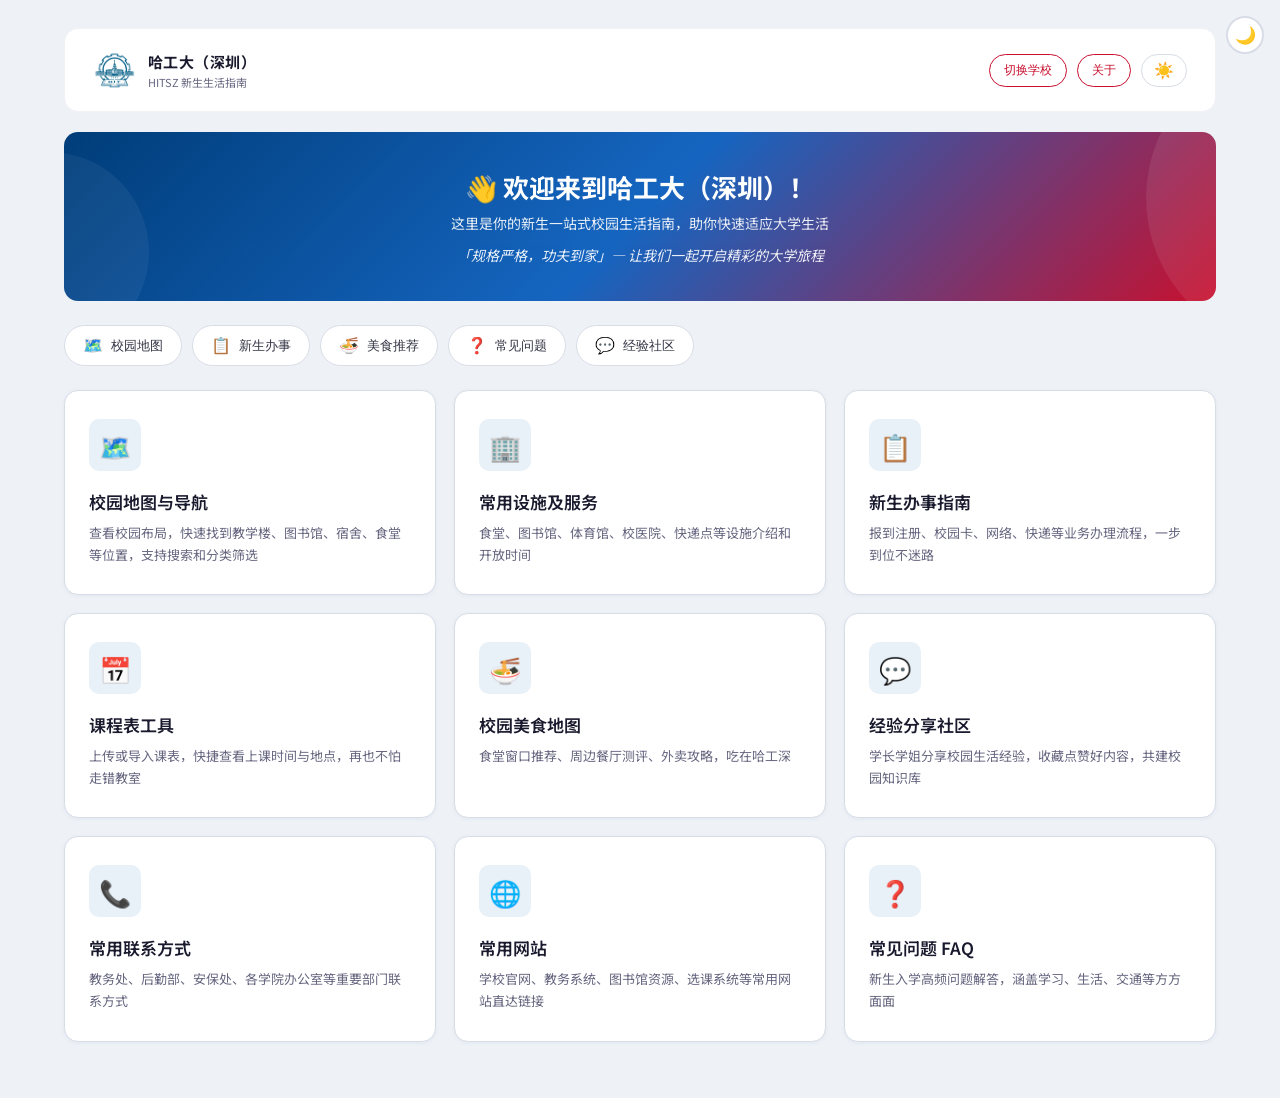
==== commit ec7c85ef: "Update index.html" ====
--- a/hitsz/index.html
+++ b/hitsz/index.html
@@ -708,7 +708,7 @@
 <button class="theme-fixed" id="themeToggle" title="切换主题">🌙</button>
 
 <!-- ==================== 登录页 ==================== -->
-<div class="login-container" id="loginPage" onclick="enterCampus()" style="cursor:pointer;">
+<div class="login-container" id="loginPage" style="display:none;">
     <div class="login-box" style="cursor:pointer;">
         <div class="login-header">
             <img src="hitsz-logo.png" alt="哈工深校徽" class="logo">
@@ -734,6 +734,7 @@
             </div>
         </div>
         <div class="header-right">
+            <button class="btn-outline" onclick="switchSchool()">切换学校</button>
             <button class="btn-outline" onclick="showPage('about')">关于</button>
             <button class="btn-theme" onclick="toggleTheme()">☀️</button>
         </div>
@@ -2380,6 +2381,7 @@
     </div>
     
     <p style="font-size:13px;color:var(--color-muted);">
+        🙏 <strong>特别感谢</strong>：哈工深板块制作人 —— <strong>暴景明</strong><br>
         参考灵感来源：<a href="https://ablu6669.github.io/zzh-campus-guide/" target="_blank" style="color:var(--color-primary);">港中大（深圳）校园新生指南</a><br>
         本系统基于 PRD 需求文档定制开发 · 专为哈工深新生服务
     </p>
@@ -2399,6 +2401,7 @@
         <p>本系统纯为学生方便新生入学和快速适应校园而开发，不涉及任何商业目的和盈利需求。</p>
         <p>所有内容均为手动收集、整理和标注，如有任何出入或改进建议，欢迎反馈。</p>
         <p>参考灵感来自港中大（深圳）校园新生指南，结合哈工深实际情况进行了全面定制。</p>
+        <p style="color:var(--color-primary);font-weight:600;">🙏 特别感谢：哈工深板块制作人 —— 暴景明</p>
         <p style="color:var(--color-accent);font-weight:600;">「规格严格，功夫到家」</p>
     </div>
 </div>
@@ -2434,8 +2437,8 @@
 
 <script>
 // ========== 页面路由 ==========
-let currentPage = 'login';
-let pageHistory = ['login'];
+let currentPage = 'home';
+let pageHistory = ['home'];
 
 function showPage(name) {
     // 隐藏所有页面
@@ -2519,6 +2522,13 @@
     document.getElementById('themeToggle').textContent = isDark ? '☀️' : '🌙';
     const btnTheme = document.querySelector('.btn-theme');
     if(btnTheme) btnTheme.textContent = isDark ? '🌙' : '☀️';
+}
+
+// 切换学校：返回主系统学校选择页
+function switchSchool() {
+    if (confirm('确定要切换学校吗？')) {
+        window.location.href = '../index.html';
+    }
 }
 
 document.getElementById('themeToggle').addEventListener('click', toggleTheme);
@@ -2993,6 +3003,8 @@
 
 // ========== 初始化 ==========
 document.addEventListener('DOMContentLoaded', function() {
+    // 跳过开屏页，直接进入首页
+    showPage('home');
     initScrollReveal();
     initRipple();
 });
